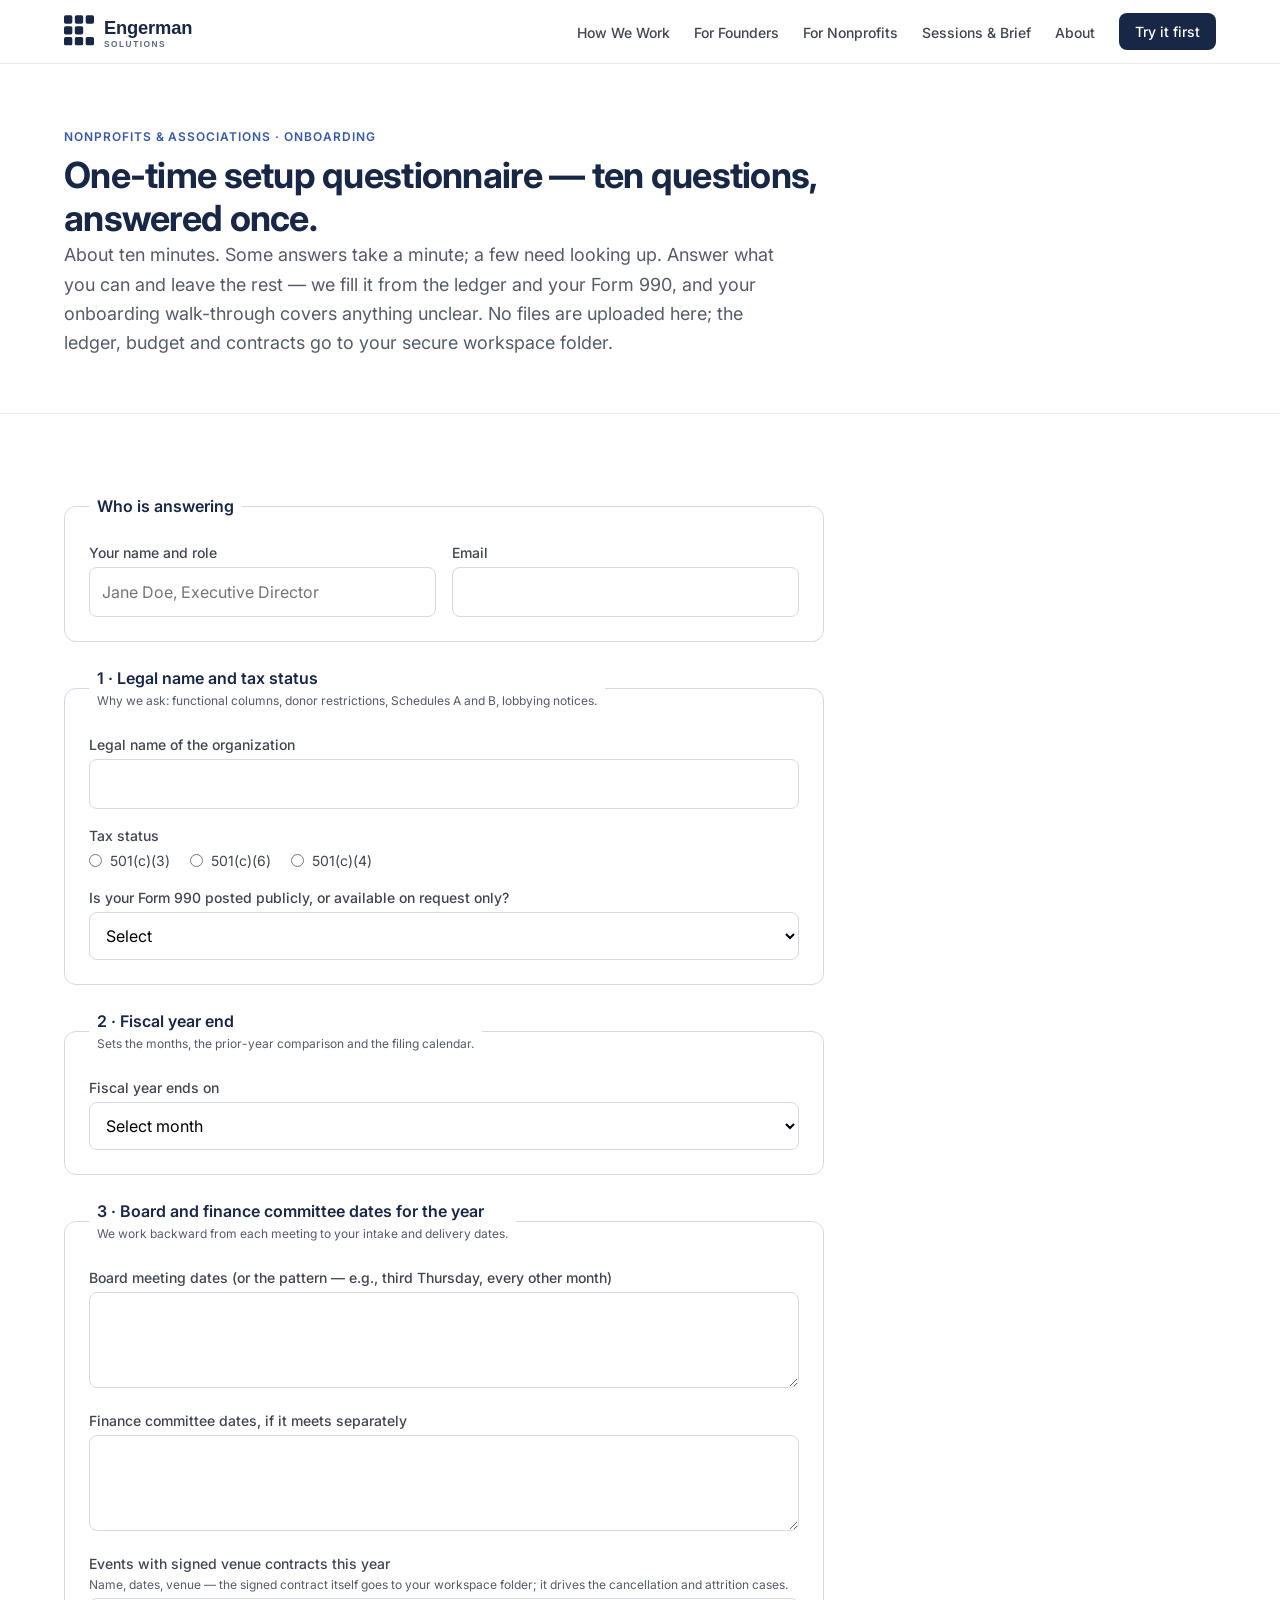
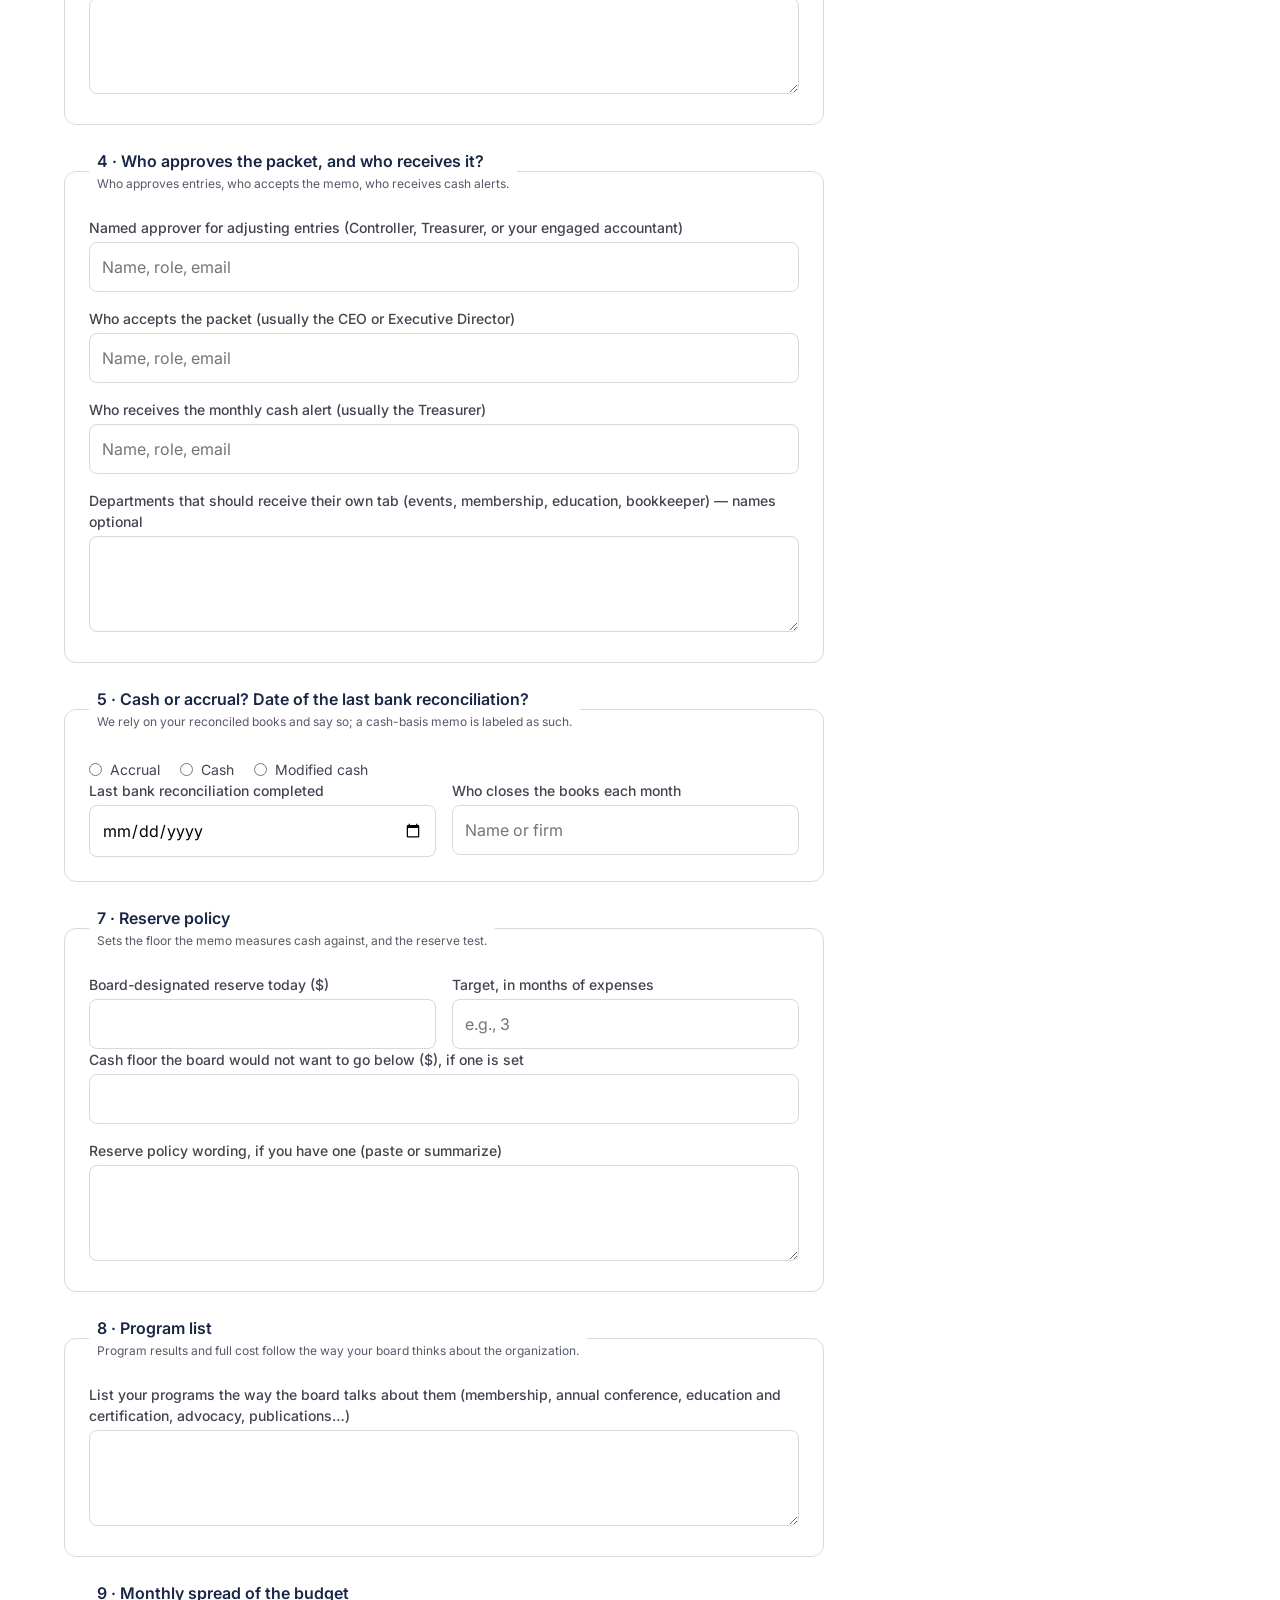
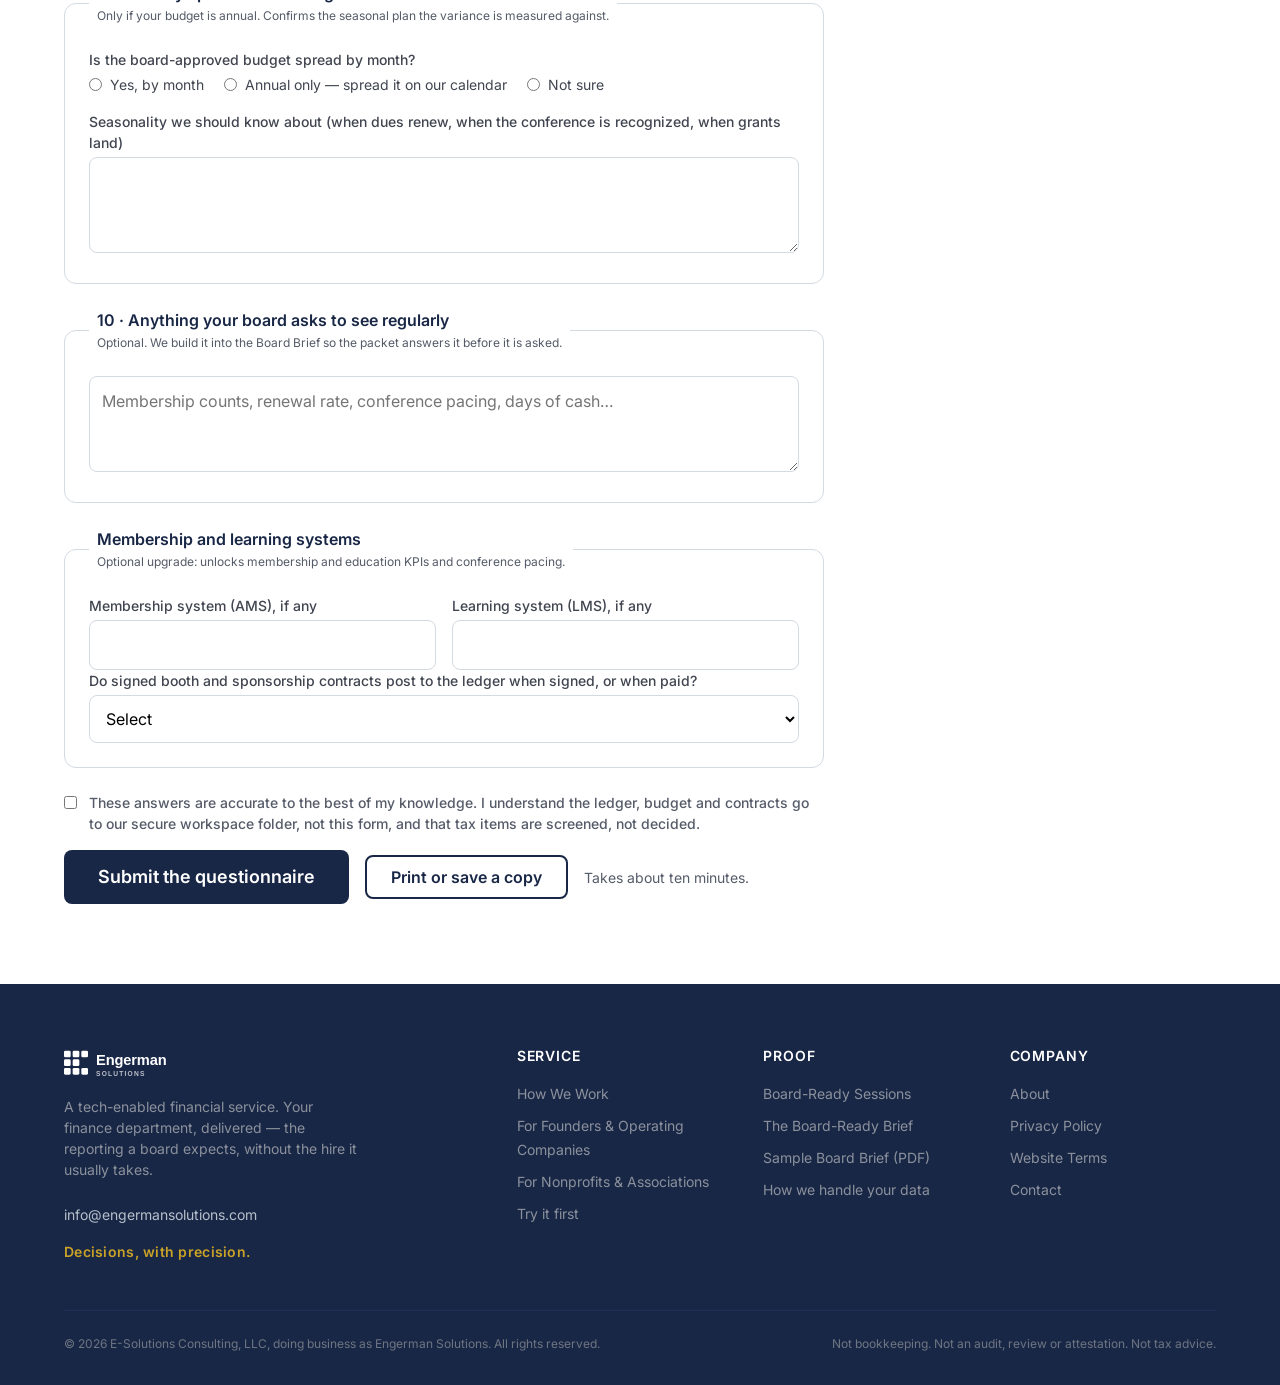
==== website/forms/setup-questionnaire.html @ f52ab102 "Site remaster (6/6): Try-it-first intake form, nonprofit setup questionnaire, review notes" ====
<!DOCTYPE html>
<html lang="en">
<head>
  <meta charset="UTF-8">
  <meta name="viewport" content="width=device-width, initial-scale=1.0">
  <meta name="robots" content="noindex">
  <title>Setup Questionnaire — Engerman Solutions</title>
  <meta name="description" content="The one-time, ten-question setup questionnaire for nonprofit and association clients.">
  <meta property="og:type" content="website">
  <link rel="preconnect" href="https://fonts.googleapis.com">
  <link rel="preconnect" href="https://fonts.gstatic.com" crossorigin>
  <link href="https://fonts.googleapis.com/css2?family=Inter:wght@400;500;600;700&display=swap" rel="stylesheet">
  <link rel="stylesheet" href="../css/design-tokens.css">
  <link rel="stylesheet" href="../css/site.css">
  <link rel="stylesheet" href="../css/remaster.css">
  <script src="../js/site-config.js"></script>
  <script src="../js/main.js" defer></script>
</head>
<body>
  <a href="#main" class="skip-link">Skip to main content</a>
  <header class="nav" role="banner">
    <div class="container nav__inner">
      <a href="../index.html" class="nav__logo" aria-label="Engerman Solutions — Home">
        <img src="../img/engerman-logo.svg" alt="Engerman Solutions" height="40">
      </a>
      <button class="nav__toggle" aria-expanded="false" aria-controls="nav-links" aria-label="Toggle navigation menu">
        <svg viewBox="0 0 24 24" fill="none" stroke="currentColor" stroke-width="2" stroke-linecap="round"><line x1="3" y1="6" x2="21" y2="6"/><line x1="3" y1="12" x2="21" y2="12"/><line x1="3" y1="18" x2="21" y2="18"/></svg>
      </button>
      <nav aria-label="Main navigation">
        <ul class="nav__links" id="nav-links" role="menubar">
          <li role="none"><a href="../pages/how-we-work.html" role="menuitem">How We Work</a></li><li role="none"><a href="../pages/founders.html" role="menuitem">For Founders</a></li><li role="none"><a href="../pages/nonprofits.html" role="menuitem">For Nonprofits</a></li><li role="none"><a href="../pages/sessions.html" role="menuitem">Sessions &amp; Brief</a></li><li role="none"><a href="../pages/about.html" role="menuitem">About</a></li>
          <li role="none"><a href="../forms/try-it-first.html" class="nav__cta" role="menuitem">Try it first</a></li>
        </ul>
      </nav>
    </div>
  </header>
  <main id="main">

    <section class="page-hero" aria-labelledby="sq-heading">
      <div class="container">
        <p class="overline">Nonprofits &amp; associations · onboarding</p>
        <h1 id="sq-heading">One-time setup questionnaire — ten questions, answered once.</h1>
        <p class="lead">About ten minutes. Some answers take a minute; a few need looking up. Answer what you can and leave the rest — we fill it from the ledger and your Form 990, and your onboarding walk-through covers anything unclear. No files are uploaded here; the ledger, budget and contracts go to your secure workspace folder.</p>
      </div>
    </section>
    <section class="section">
      <div class="container">
        <div id="thanks" class="note hidden" style="max-width:760px;"><strong>Received — thank you.</strong> Your answers are with Matthew. The next things you will see are the completeness note within one business day and your onboarding walk-through invitation.</div>
        <form class="form" id="sqform" onsubmit="return esSubmit(this,'FORM_ENDPOINT_SETUP','Setup questionnaire — submitted from the website','Thank you.')" novalidate>
          <input type="text" name="_hp" class="hp" tabindex="-1" autocomplete="off" aria-hidden="true">

          <fieldset><legend>Who is answering</legend>
            <div class="row"><div><label for="p_name">Your name and role</label><input id="p_name" name="Answered_by" type="text" required placeholder="Jane Doe, Executive Director"></div><div><label for="p_email">Email</label><input id="p_email" name="Email" type="email" required></div></div>
          </fieldset>

          <fieldset><legend>1 · Legal name and tax status <span class="why">Why we ask: functional columns, donor restrictions, Schedules A and B, lobbying notices.</span></legend>
            <label for="q1_name">Legal name of the organization</label><input id="q1_name" name="Q1_Legal_name" type="text" required>
            <label>Tax status</label>
            <div class="choices">
              <label><input type="radio" name="Q1_Tax_status" value="501(c)(3)" required onchange="esShow('.c3',true);esShow('.c6',false)"> 501(c)(3)</label>
              <label><input type="radio" name="Q1_Tax_status" value="501(c)(6)" onchange="esShow('.c3',false);esShow('.c6',true)"> 501(c)(6)</label>
              <label><input type="radio" name="Q1_Tax_status" value="501(c)(4)" onchange="esShow('.c3',true);esShow('.c6',true)"> 501(c)(4)</label>
            </div>
            <div class="c6 hidden"><label for="q1_lobby">Do you report lobbying or political activity to members (the nondeductibility notice)? <span class="why">(c)(6) and (c)(4) only.</span></label><select id="q1_lobby" name="Q1_Lobbying_notice"><option value="">Select</option><option>Yes</option><option>No</option><option>Not sure</option></select></div>
            <label for="q1_990">Is your Form 990 posted publicly, or available on request only?</label><select id="q1_990" name="Q1_Form_990"><option value="">Select</option><option>Posted publicly — pull it</option><option>On request only — we will send it</option><option>Not sure</option></select>
          </fieldset>

          <fieldset><legend>2 · Fiscal year end <span class="why">Sets the months, the prior-year comparison and the filing calendar.</span></legend>
            <label for="q2">Fiscal year ends on</label><select id="q2" name="Q2_Fiscal_year_end" required><option value="">Select month</option><option>January 31</option><option>February 28</option><option>March 31</option><option>April 30</option><option>May 31</option><option>June 30</option><option>July 31</option><option>August 31</option><option>September 30</option><option>October 31</option><option>November 30</option><option>December 31</option></select>
          </fieldset>

          <fieldset><legend>3 · Board and finance committee dates for the year <span class="why">We work backward from each meeting to your intake and delivery dates.</span></legend>
            <label for="q3_board">Board meeting dates (or the pattern — e.g., third Thursday, every other month)</label><textarea id="q3_board" name="Q3_Board_dates" required></textarea>
            <label for="q3_fin">Finance committee dates, if it meets separately</label><textarea id="q3_fin" name="Q3_Finance_committee_dates"></textarea>
            <label for="q3_events">Events with signed venue contracts this year <span class="why">Name, dates, venue — the signed contract itself goes to your workspace folder; it drives the cancellation and attrition cases.</span></label><textarea id="q3_events" name="Q3_Events_with_contracts"></textarea>
          </fieldset>

          <fieldset><legend>4 · Who approves the packet, and who receives it? <span class="why">Who approves entries, who accepts the memo, who receives cash alerts.</span></legend>
            <label for="q4_approver">Named approver for adjusting entries (Controller, Treasurer, or your engaged accountant)</label><input id="q4_approver" name="Q4_Entry_approver" type="text" required placeholder="Name, role, email">
            <label for="q4_accept">Who accepts the packet (usually the CEO or Executive Director)</label><input id="q4_accept" name="Q4_Accepts_packet" type="text" required placeholder="Name, role, email">
            <label for="q4_cash">Who receives the monthly cash alert (usually the Treasurer)</label><input id="q4_cash" name="Q4_Cash_alert_recipient" type="text" placeholder="Name, role, email">
            <label for="q4_route">Departments that should receive their own tab (events, membership, education, bookkeeper) — names optional</label><textarea id="q4_route" name="Q4_Department_routing"></textarea>
          </fieldset>

          <fieldset><legend>5 · Cash or accrual? Date of the last bank reconciliation? <span class="why">We rely on your reconciled books and say so; a cash-basis memo is labeled as such.</span></legend>
            <div class="choices"><label><input type="radio" name="Q5_Basis" value="Accrual" required> Accrual</label><label><input type="radio" name="Q5_Basis" value="Cash"> Cash</label><label><input type="radio" name="Q5_Basis" value="Modified cash"> Modified cash</label></div>
            <div class="row"><div><label for="q5_date">Last bank reconciliation completed</label><input id="q5_date" name="Q5_Last_reconciliation" type="date"></div><div><label for="q5_who">Who closes the books each month</label><input id="q5_who" name="Q5_Bookkeeper" type="text" placeholder="Name or firm"></div></div>
          </fieldset>

          <fieldset class="c3 hidden"><legend>6 · Donor-restricted grants or gifts <span class="why">Restricted money is reported separately and released as its purpose is met. Skip if your ledger already tracks restrictions by class.</span></legend>
            <label>Are restrictions tracked by class in the ledger?</label>
            <div class="choices"><label><input type="radio" name="Q6_Tracked_by_class" value="Yes"> Yes</label><label><input type="radio" name="Q6_Tracked_by_class" value="No"> No</label><label><input type="radio" name="Q6_Tracked_by_class" value="Not sure"> Not sure</label></div>
            <label for="q6">If not, list each restricted grant or gift: funder, amount, purpose, period</label><textarea id="q6" name="Q6_Restricted_funds"></textarea>
          </fieldset>

          <fieldset><legend>7 · Reserve policy <span class="why">Sets the floor the memo measures cash against, and the reserve test.</span></legend>
            <div class="row"><div><label for="q7_amt">Board-designated reserve today ($)</label><input id="q7_amt" name="Q7_Designated_reserve" type="text" inputmode="numeric"></div><div><label for="q7_months">Target, in months of expenses</label><input id="q7_months" name="Q7_Target_months" type="text" inputmode="numeric" placeholder="e.g., 3"></div></div>
            <label for="q7_floor">Cash floor the board would not want to go below ($), if one is set</label><input id="q7_floor" name="Q7_Cash_floor" type="text" inputmode="numeric">
            <label for="q7_policy">Reserve policy wording, if you have one (paste or summarize)</label><textarea id="q7_policy" name="Q7_Policy_text"></textarea>
          </fieldset>

          <fieldset><legend>8 · Program list <span class="why">Program results and full cost follow the way your board thinks about the organization.</span></legend>
            <label for="q8">List your programs the way the board talks about them (membership, annual conference, education and certification, advocacy, publications…)</label><textarea id="q8" name="Q8_Program_list" required></textarea>
          </fieldset>

          <fieldset><legend>9 · Monthly spread of the budget <span class="why">Only if your budget is annual. Confirms the seasonal plan the variance is measured against.</span></legend>
            <label>Is the board-approved budget spread by month?</label>
            <div class="choices"><label><input type="radio" name="Q9_Spread" value="Yes, by month"> Yes, by month</label><label><input type="radio" name="Q9_Spread" value="Annual only"> Annual only — spread it on our calendar</label><label><input type="radio" name="Q9_Spread" value="Not sure"> Not sure</label></div>
            <label for="q9">Seasonality we should know about (when dues renew, when the conference is recognized, when grants land)</label><textarea id="q9" name="Q9_Seasonality"></textarea>
          </fieldset>

          <fieldset><legend>10 · Anything your board asks to see regularly <span class="why">Optional. We build it into the Board Brief so the packet answers it before it is asked.</span></legend>
            <textarea id="q10" name="Q10_Board_asks_for" placeholder="Membership counts, renewal rate, conference pacing, days of cash…"></textarea>
          </fieldset>

          <fieldset><legend>Membership and learning systems <span class="why">Optional upgrade: unlocks membership and education KPIs and conference pacing.</span></legend>
            <div class="row"><div><label for="ams">Membership system (AMS), if any</label><input id="ams" name="Membership_system" type="text"></div><div><label for="lms">Learning system (LMS), if any</label><input id="lms" name="Learning_system" type="text"></div></div>
            <label for="booths">Do signed booth and sponsorship contracts post to the ledger when signed, or when paid?</label><select id="booths" name="Booth_contracts_post"><option value="">Select</option><option>When signed</option><option>When paid</option><option>Not sure</option></select>
          </fieldset>

          <label class="consent"><input type="checkbox" name="Consent" value="Yes" required> <span>These answers are accurate to the best of my knowledge. I understand the ledger, budget and contracts go to our secure workspace folder, not this form, and that tax items are screened, not decided.</span></label>
          <div class="actions">
            <button type="submit" class="btn btn--primary btn--lg">Submit the questionnaire</button>
            <button type="button" class="btn btn--secondary" onclick="window.print()">Print or save a copy</button>
            <span class="status">Takes about ten minutes.</span>
          </div>
        </form>
      </div>
    </section>

<script>
(function(){
  function serialize(form){
    var o={}; new FormData(form).forEach(function(v,k){ if(o[k]!==undefined){ o[k]=[].concat(o[k],v);} else {o[k]=v;} }); return o;
  }
  function asText(o,title){
    var lines=[title,'',''];
    Object.keys(o).forEach(function(k){ if(k==='_hp'||k==='_subject') return; var v=o[k]; if(Array.isArray(v)) v=v.join(', '); if(String(v).trim()==='') return; lines.push(k.replace(/_/g,' ')+': '+v); });
    return lines.join('\n');
  }
  window.esSubmit=function(form,endpointKey,subject,thanks){
    var status=form.querySelector('.status'); var btn=form.querySelector('button[type=submit]');
    if(form.querySelector('[name=_hp]').value){ return false; }
    if(!form.reportValidity()) return false;
    var data=serialize(form); data._subject=subject; var endpoint=(window.ES_CONFIG||{})[endpointKey];
    btn.disabled=true; status.textContent='Sending…';
    if(endpoint){
      fetch(endpoint,{method:'POST',headers:{'Content-Type':'application/json','Accept':'application/json'},body:JSON.stringify(data)})
        .then(function(r){ if(!r.ok) throw new Error(r.status); form.classList.add('hidden'); document.getElementById('thanks').classList.remove('hidden'); window.scrollTo({top:0,behavior:'smooth'}); })
        .catch(function(){ status.textContent='That did not go through. Opening your email instead…'; mailto(); });
    } else { mailto(); }
    function mailto(){
      var body=asText(data,subject); var href='mailto:'+((window.ES_CONFIG||{}).CONTACT_EMAIL||'info@engermansolutions.com')+'?subject='+encodeURIComponent(subject)+'&body='+encodeURIComponent(body);
      window.location.href=href; status.textContent='Your email app has opened with your answers filled in — press Send there. '+thanks; btn.disabled=false;
    }
    return false;
  };
  window.esShow=function(sel,on){ document.querySelectorAll(sel).forEach(function(el){ el.classList.toggle('hidden',!on); el.querySelectorAll('input,select,textarea').forEach(function(i){ i.disabled=!on; }); }); };
})();
</script>
  </main>
  <footer class="footer" role="contentinfo">
    <div class="container">
      <div class="footer__grid">
        <div class="footer__brand">
          <a href="../index.html" class="nav__logo" style="color: var(--color-white);">
            <img src="../img/engerman-logo-inverted.svg" alt="Engerman Solutions" height="32">
          </a>
          <p>A tech-enabled financial service. Your finance department, delivered — the reporting a board expects, without the hire it usually takes.</p>
          <p style="margin-top: var(--space-2);"><a href="mailto:info@engermansolutions.com" style="color: var(--color-gray-300);">info@engermansolutions.com</a></p>
          <p class="footer__tag">Decisions, with precision.</p>
        </div>
        <div class="footer__col">
          <h4>Service</h4>
          <ul>
            <li><a href="../pages/how-we-work.html">How We Work</a></li>
            <li><a href="../pages/founders.html">For Founders &amp; Operating Companies</a></li>
            <li><a href="../pages/nonprofits.html">For Nonprofits &amp; Associations</a></li>
            <li><a href="../forms/try-it-first.html">Try it first</a></li>
          </ul>
        </div>
        <div class="footer__col">
          <h4>Proof</h4>
          <ul>
            <li><a href="../pages/sessions.html">Board-Ready Sessions</a></li>
            <li><a href="../pages/sessions.html#brief">The Board-Ready Brief</a></li>
            <li><a href="../downloads/Engerman_Solutions_Sample_Board_Brief_Nonprofit.pdf">Sample Board Brief (PDF)</a></li>
            <li><a href="../pages/how-we-work.html#data">How we handle your data</a></li>
          </ul>
        </div>
        <div class="footer__col">
          <h4>Company</h4>
          <ul>
            <li><a href="../pages/about.html">About</a></li>
            <li><a href="../pages/privacy.html">Privacy Policy</a></li>
            <li><a href="../pages/terms.html">Website Terms</a></li>
            <li><a href="mailto:info@engermansolutions.com">Contact</a></li>
          </ul>
        </div>
      </div>
      <div class="footer__bottom">
        <span>© 2026 E-Solutions Consulting, LLC, doing business as Engerman Solutions. All rights reserved.</span>
        <span>Not bookkeeping. Not an audit, review or attestation. Not tax advice.</span>
      </div>
    </div>
  </footer>
</body>
</html>
---- website/css/design-tokens.css ----
/* Engerman — Design Tokens (as live on engermansolutions.com) */
:root {
  --color-navy-950: #0d1520; --color-navy-900: #131e30; --color-navy-800: #192746; --color-navy-700: #1f3058; --color-navy-600: #2a4070;
  --color-blue-700: #2c4a8e; --color-blue-600: #3859a9; --color-blue-500: #4a6ec0; --color-blue-400: #6b8cd4; --color-blue-300: #93ade2; --color-blue-200: #bccbee; --color-blue-100: #dfe7f6; --color-blue-50: #eef2fa;
  --color-gray-900: #1a1d23; --color-gray-800: #2d3139; --color-gray-700: #404550; --color-gray-600: #555b68; --color-gray-500: #6e7582; --color-gray-400: #8b919c; --color-gray-300: #b6c0cb; --color-gray-200: #d4dae2; --color-gray-100: #e7eaed; --color-gray-50: #f4f5f7; --color-white: #ffffff;
  --color-surface: var(--color-white); --color-surface-alt: var(--color-gray-50); --color-surface-invert: var(--color-navy-800);
  --color-border: var(--color-gray-200); --color-border-light: var(--color-gray-100);
  --color-text: var(--color-gray-900); --color-text-secondary: var(--color-gray-600); --color-text-tertiary: var(--color-gray-400); --color-text-invert: var(--color-white);
  --color-link: var(--color-blue-600); --color-link-hover: var(--color-blue-700); --color-accent: var(--color-blue-600); --color-accent-hover: var(--color-blue-700);
  --color-green-600: #16803c; --color-green-100: #dcfce7; --color-amber-600: #ca8a04; --color-amber-100: #fef9c3; --color-red-600: #dc2626; --color-red-100: #fee2e2;
  --font-sans: "Inter", -apple-system, BlinkMacSystemFont, "Segoe UI", Roboto, "Helvetica Neue", Arial, sans-serif;
  --font-mono: "SF Mono", "Fira Code", "Fira Mono", "Roboto Mono", Menlo, Monaco, Consolas, monospace;
  --text-xs: 0.75rem; --text-sm: 0.875rem; --text-base: 1rem; --text-lg: 1.125rem; --text-xl: 1.25rem; --text-2xl: 1.5rem; --text-3xl: 1.875rem; --text-4xl: 2.25rem; --text-5xl: 3rem;
  --leading-tight: 1.2; --leading-snug: 1.35; --leading-normal: 1.5; --leading-relaxed: 1.625;
  --weight-normal: 400; --weight-medium: 500; --weight-semibold: 600; --weight-bold: 700;
  --space-0: 0; --space-1: 0.25rem; --space-2: 0.5rem; --space-3: 0.75rem; --space-4: 1rem; --space-5: 1.25rem; --space-6: 1.5rem; --space-8: 2rem; --space-10: 2.5rem; --space-12: 3rem; --space-16: 4rem; --space-20: 5rem; --space-24: 6rem;
  --container-max: 1200px; --container-narrow: 800px; --container-wide: 1400px;
  --radius-sm: 4px; --radius-md: 8px; --radius-lg: 12px; --radius-xl: 16px; --radius-full: 9999px;
  --shadow-xs: 0 1px 2px rgba(0,0,0,0.05); --shadow-sm: 0 1px 3px rgba(0,0,0,0.08), 0 1px 2px rgba(0,0,0,0.04); --shadow-md: 0 4px 6px -1px rgba(0,0,0,0.08), 0 2px 4px -2px rgba(0,0,0,0.04); --shadow-lg: 0 10px 15px -3px rgba(0,0,0,0.08), 0 4px 6px -4px rgba(0,0,0,0.04); --shadow-xl: 0 20px 25px -5px rgba(0,0,0,0.08), 0 8px 10px -6px rgba(0,0,0,0.04);
  --transition-fast: 150ms ease; --transition-base: 200ms ease; --transition-slow: 300ms ease; --ease-out-expo: cubic-bezier(0.16, 1, 0.3, 1);
  --z-dropdown: 10; --z-sticky: 20; --z-overlay: 30; --z-modal: 40; --z-toast: 50;
}
---- website/css/site.css ----
/* Engerman — base + homepage component styles (as live on engermansolutions.com), consolidated */
*, *::before, *::after { box-sizing: border-box; margin: 0; padding: 0; }
html { font-size: 16px; -webkit-text-size-adjust: 100%; scroll-behavior: smooth; text-rendering: optimizeLegibility; -webkit-font-smoothing: antialiased; -moz-osx-font-smoothing: grayscale; }
body { font-family: var(--font-sans); font-size: var(--text-base); line-height: var(--leading-normal); color: var(--color-text); background: var(--color-surface); }
img, picture, video, canvas, svg { display: block; max-width: 100%; }
input, button, textarea, select { font: inherit; }
a { color: var(--color-link); text-decoration: none; transition: color var(--transition-fast); }
a:hover { color: var(--color-link-hover); }
:focus-visible { outline: 2px solid var(--color-blue-500); outline-offset: 2px; border-radius: var(--radius-sm); }
.skip-link { position: absolute; top: -100%; left: var(--space-4); z-index: var(--z-toast); padding: var(--space-2) var(--space-4); background: var(--color-navy-800); color: var(--color-white); border-radius: var(--radius-md); font-weight: var(--weight-semibold); font-size: var(--text-sm); }
.skip-link:focus { top: var(--space-4); }
.container { width: 100%; max-width: var(--container-max); margin: 0 auto; padding: 0 var(--space-6); }
.container--narrow { max-width: var(--container-narrow); }
.container--wide { max-width: var(--container-wide); }
.section { padding: var(--space-20) 0; }
.section--sm { padding: var(--space-12) 0; }
.section--lg { padding: var(--space-24) 0; }
h1, h2, h3, h4, h5, h6 { color: var(--color-navy-800); font-weight: var(--weight-bold); line-height: var(--leading-tight); }
h1 { font-size: var(--text-4xl); letter-spacing: -0.02em; }
h2 { font-size: var(--text-3xl); letter-spacing: -0.015em; }
h3 { font-size: var(--text-2xl); }
h4 { font-size: var(--text-xl); }
p { margin-bottom: var(--space-4); }
.text-sm { font-size: var(--text-sm); } .text-xs { font-size: var(--text-xs); } .text-lg { font-size: var(--text-lg); } .text-xl { font-size: var(--text-xl); }
.text-secondary { color: var(--color-text-secondary); } .text-center { text-align: center; }
.overline { font-size: var(--text-xs); font-weight: var(--weight-semibold); letter-spacing: 0.08em; text-transform: uppercase; color: var(--color-blue-600); margin-bottom: var(--space-2); }
.nav { position: sticky; top: 0; z-index: var(--z-sticky); background: rgba(255,255,255,0.95); backdrop-filter: blur(8px); border-bottom: 1px solid var(--color-border-light); height: 64px; }
.nav__inner { display: flex; align-items: center; justify-content: space-between; height: 100%; }
.nav__logo { display: flex; align-items: center; gap: var(--space-3); font-weight: var(--weight-bold); font-size: var(--text-xl); color: var(--color-navy-800); text-decoration: none; letter-spacing: -0.01em; }
.nav__logo img, .nav__logo svg { height: 40px; width: auto; }
.nav__links { display: flex; align-items: center; gap: var(--space-6); list-style: none; }
.nav__links a { font-size: var(--text-sm); font-weight: var(--weight-medium); color: var(--color-gray-700); transition: color var(--transition-fast); white-space: nowrap; }
.nav__links a:hover, .nav__links a[aria-current="page"] { color: var(--color-navy-800); }
.nav__cta { display: inline-flex; align-items: center; padding: var(--space-2) var(--space-4); background: var(--color-navy-800); color: var(--color-white) !important; border-radius: var(--radius-md); font-size: var(--text-sm); font-weight: var(--weight-semibold); transition: background var(--transition-fast); }
.nav__cta:hover { background: var(--color-navy-700); color: var(--color-white) !important; transform: translateY(-1px); }
.nav__toggle { display: none; background: none; border: none; cursor: pointer; padding: var(--space-2); color: var(--color-navy-800); }
.nav__toggle svg { width: 24px; height: 24px; }
.btn { display: inline-flex; align-items: center; justify-content: center; gap: var(--space-2); padding: var(--space-3) var(--space-6); font-size: var(--text-base); font-weight: var(--weight-semibold); line-height: 1; border: 2px solid transparent; border-radius: var(--radius-md); cursor: pointer; transition: all var(--transition-fast); text-decoration: none; white-space: nowrap; }
.btn--primary { background: var(--color-navy-800); color: var(--color-white); }
.btn:hover { transform: translateY(-1px); } .btn:active { transform: translateY(0); }
.btn--primary:hover { background: var(--color-navy-700); color: var(--color-white); }
.btn--secondary { background: transparent; color: var(--color-navy-800); border-color: var(--color-navy-800); }
.btn--secondary:hover { background: var(--color-navy-800); color: var(--color-white); }
.btn--ghost { background: transparent; color: var(--color-blue-600); padding: var(--space-2) var(--space-3); }
.btn--ghost:hover { background: var(--color-blue-50); color: var(--color-blue-700); }
.btn--lg { padding: var(--space-4) var(--space-8); font-size: var(--text-lg); }
.btn--sm { padding: var(--space-2) var(--space-4); font-size: var(--text-sm); }
.btn:disabled, .btn[aria-disabled="true"] { opacity: 0.5; cursor: not-allowed; pointer-events: none; }
.card { background: var(--color-surface); border: 1px solid var(--color-border); border-radius: var(--radius-lg); padding: var(--space-6); transition: box-shadow var(--transition-base), transform var(--transition-base); }
.card:hover { box-shadow: var(--shadow-md); transform: translateY(-2px); }
.badge { display: inline-flex; align-items: center; gap: var(--space-1); padding: var(--space-1) var(--space-2); font-size: var(--text-xs); font-weight: var(--weight-semibold); border-radius: var(--radius-full); line-height: 1; }
.badge--green { background: var(--color-green-100); color: var(--color-green-600); }
.badge--amber { background: var(--color-amber-100); color: var(--color-amber-600); }
.badge--blue { background: var(--color-blue-100); color: var(--color-blue-600); }
.badge--gray { background: var(--color-gray-100); color: var(--color-gray-600); }
.grid { display: grid; gap: var(--space-6); } .grid--2 { grid-template-columns: repeat(2, 1fr); } .grid--3 { grid-template-columns: repeat(3, 1fr); } .grid--4 { grid-template-columns: repeat(4, 1fr); }
.table-wrap { overflow-x: auto; -webkit-overflow-scrolling: touch; border-radius: var(--radius-lg); border: 1px solid var(--color-border); }
.table { width: 100%; border-collapse: collapse; font-size: var(--text-sm); }
.table th { background: var(--color-gray-50); font-weight: var(--weight-semibold); text-align: left; padding: var(--space-3) var(--space-4); border-bottom: 1px solid var(--color-border); color: var(--color-gray-700); white-space: nowrap; }
.table td { padding: var(--space-3) var(--space-4); border-bottom: 1px solid var(--color-border-light); vertical-align: top; }
.table tr:last-child td { border-bottom: none; }
.footer { background: var(--color-navy-800); color: var(--color-gray-300); padding: var(--space-16) 0 var(--space-8); }
.footer__grid { display: grid; grid-template-columns: 2fr repeat(3, 1fr); gap: var(--space-10); margin-bottom: var(--space-12); }
.footer__brand { display: flex; flex-direction: column; gap: var(--space-4); }
.footer__brand img, .footer__brand svg { height: 32px; width: auto; }
.footer__brand p { font-size: var(--text-sm); color: var(--color-gray-400); max-width: 300px; margin: 0; }
.footer__col h4 { font-size: var(--text-sm); font-weight: var(--weight-semibold); color: var(--color-white); margin-bottom: var(--space-4); text-transform: uppercase; letter-spacing: 0.06em; }
.footer__col ul { list-style: none; display: flex; flex-direction: column; gap: var(--space-2); }
.footer__col a { font-size: var(--text-sm); color: var(--color-gray-400); transition: color var(--transition-fast); }
.footer__col a:hover { color: var(--color-white); }
.footer__bottom { border-top: 1px solid var(--color-navy-700); padding-top: var(--space-6); display: flex; align-items: center; justify-content: space-between; gap: var(--space-4); flex-wrap: wrap; font-size: var(--text-xs); color: var(--color-gray-500); }
.scroll-fade { opacity: 0; transform: translateY(20px); transition: opacity 0.7s var(--ease-out-expo), transform 0.7s var(--ease-out-expo); }
.scroll-fade.is-visible { opacity: 1; transform: translateY(0); }
.scroll-stagger > * { opacity: 0; transform: translateY(16px); transition: opacity 0.5s var(--ease-out-expo), transform 0.5s var(--ease-out-expo); }
.scroll-stagger.is-visible > * { opacity: 1; transform: translateY(0); }
.scroll-stagger.is-visible > :nth-child(2) { transition-delay: 0.1s; } .scroll-stagger.is-visible > :nth-child(3) { transition-delay: 0.15s; } .scroll-stagger.is-visible > :nth-child(4) { transition-delay: 0.2s; }
@media (prefers-reduced-motion: reduce) { .scroll-fade, .scroll-stagger > * { opacity: 1 !important; transform: none !important; transition: none !important; } }
.sr-only { position: absolute; width: 1px; height: 1px; padding: 0; margin: -1px; overflow: hidden; clip: rect(0,0,0,0); white-space: nowrap; border: 0; }
.bg-alt { background: var(--color-surface-alt); }
.bg-navy { background: var(--color-navy-800); color: var(--color-text-invert); }
.bg-navy h2, .bg-navy h3, .bg-navy h4 { color: var(--color-white); } .bg-navy .overline { color: var(--color-blue-300); }
/* hero + homepage components */
.hero { padding: var(--space-16) 0 var(--space-12); overflow: hidden; }
.hero__inner { display: grid; grid-template-columns: 1fr 1fr; gap: var(--space-12); align-items: center; }
.hero__content { max-width: 540px; animation: hero-fade-in 0.8s var(--ease-out-expo) both; }
.hero__sub { font-size: var(--text-lg); color: var(--color-text-secondary); line-height: var(--leading-relaxed); margin-bottom: var(--space-8); }
.hero__ctas { display: flex; gap: var(--space-4); flex-wrap: wrap; margin-bottom: var(--space-4); }
@keyframes hero-fade-in { from { opacity: 0; transform: translateY(24px); } to { opacity: 1; transform: translateY(0); } }
@keyframes gentle-float { 0%, 100% { transform: translateY(0); } 50% { transform: translateY(-6px); } }
@media (prefers-reduced-motion: reduce) { .hero__content, .memo-preview { animation: none !important; opacity: 1; transform: none; } }
.hero__trust-link { margin: 0; } .hero__trust-link a { font-size: var(--text-sm); font-weight: var(--weight-medium); color: var(--color-blue-600); }
.memo-preview { background: var(--color-white); border: 1px solid var(--color-border); border-radius: var(--radius-xl); box-shadow: var(--shadow-xl); overflow: hidden; position: relative; animation: hero-fade-in 0.8s var(--ease-out-expo) 0.15s both, gentle-float 6s ease-in-out 1.2s infinite; }
.memo-preview__header { display: flex; align-items: center; gap: var(--space-2); padding: var(--space-3) var(--space-4); background: var(--color-gray-50); border-bottom: 1px solid var(--color-border-light); }
.memo-preview__dot { width: 10px; height: 10px; border-radius: 50%; } .memo-preview__dot--red { background: #ef4444; } .memo-preview__dot--amber { background: #f59e0b; } .memo-preview__dot--green { background: #22c55e; }
.memo-preview__title { font-size: var(--text-xs); color: var(--color-text-secondary); margin-left: var(--space-2); }
.memo-preview__body { padding: var(--space-5); } .memo-preview__badge { margin-bottom: var(--space-3); }
.memo-preview__h2 { font-size: var(--text-sm); font-weight: var(--weight-bold); color: var(--color-navy-800); margin-bottom: var(--space-2); }
.memo-preview__text { font-size: var(--text-xs); color: var(--color-gray-600); line-height: 1.5; margin-bottom: var(--space-3); }
.memo-preview__table { border: 1px solid var(--color-border-light); border-radius: var(--radius-md); overflow: hidden; font-size: 11px; margin-bottom: var(--space-3); }
.memo-preview__row { display: grid; grid-template-columns: 2fr 1fr 1fr 1fr; padding: var(--space-1) var(--space-3); border-bottom: 1px solid var(--color-border-light); }
.memo-preview__row:last-child { border-bottom: none; }
.memo-preview__row--header { background: var(--color-navy-800); color: var(--color-white); font-weight: var(--weight-semibold); font-size: 10px; }
.memo-preview__row span { padding: 3px 0; }
.text-green { color: var(--color-green-600); font-weight: var(--weight-semibold); }
.memo-preview__source { display: flex; align-items: center; gap: var(--space-1); font-size: 10px; color: var(--color-text-secondary); background: var(--color-blue-50); padding: var(--space-2) var(--space-3); border-radius: var(--radius-sm); }
.memo-preview__timeline { display: flex; gap: var(--space-1); padding: var(--space-3) var(--space-4); background: var(--color-gray-50); border-top: 1px solid var(--color-border-light); }
.timeline-step { display: flex; align-items: center; gap: var(--space-1); flex: 1; font-size: 10px; color: var(--color-gray-400); }
.timeline-step__icon { width: 16px; height: 16px; display: flex; align-items: center; justify-content: center; font-size: 10px; flex-shrink: 0; }
.timeline-step div { display: flex; flex-direction: column; } .timeline-step strong { font-size: 10px; font-weight: var(--weight-semibold); } .timeline-step span { font-size: 9px; }
.timeline-step--done { color: var(--color-green-600); } .timeline-step--active { color: var(--color-blue-600); }
.proof-bar { padding: var(--space-6) 0; border-top: 1px solid var(--color-border-light); border-bottom: 1px solid var(--color-border-light); }
.proof-bar__inner { display: flex; align-items: center; justify-content: center; gap: var(--space-8); flex-wrap: wrap; }
.proof-bar__stat { text-align: center; }
.proof-bar__number { display: block; font-size: var(--text-2xl); font-weight: var(--weight-bold); color: var(--color-navy-800); line-height: 1.2; }
.proof-bar__label { font-size: var(--text-sm); color: var(--color-text-secondary); }
.proof-bar__note { font-size: var(--text-sm); color: var(--color-text-secondary); font-style: italic; max-width: 260px; display: inline-block; }
.proof-bar__divider { width: 1px; height: 40px; background: var(--color-border); }
.trust-card { display: flex; flex-direction: column; gap: var(--space-3); } .trust-card h3 { font-size: var(--text-lg); }
.pricing-card { display: flex; flex-direction: column; gap: var(--space-4); }
.pricing-card--featured { border-color: var(--color-blue-600); background: var(--color-blue-50); position: relative; }
.pricing-card--featured::before { content: 'Most Popular'; position: absolute; top: -12px; left: 50%; transform: translateX(-50%); background: var(--color-blue-600); color: white; font-size: var(--text-xs); font-weight: var(--weight-semibold); padding: var(--space-1) var(--space-3); border-radius: var(--radius-full); white-space: nowrap; }
.pricing-card__price { display: flex; align-items: baseline; gap: var(--space-1); }
.pricing-card__amount { font-size: var(--text-3xl); font-weight: var(--weight-bold); color: var(--color-navy-800); }
.pricing-card__period { font-size: var(--text-sm); color: var(--color-text-secondary); }
.pricing-card__features { list-style: none; display: flex; flex-direction: column; gap: var(--space-2); flex: 1; }
.pricing-card__features li { font-size: var(--text-sm); color: var(--color-text-secondary); padding-left: var(--space-6); position: relative; }
.pricing-card__features li::before { content: '✓'; position: absolute; left: 0; color: var(--color-green-600); font-weight: var(--weight-bold); }
.cta-section h2 { font-size: var(--text-3xl); }
@media (max-width: 1024px) { .grid--4 { grid-template-columns: repeat(2, 1fr); } .hero__inner { grid-template-columns: 1fr; gap: var(--space-8); } .hero__visual { max-width: 600px; } }
@media (max-width: 768px) {
  h1 { font-size: var(--text-3xl); } h2 { font-size: var(--text-2xl); } .section { padding: var(--space-12) 0; }
  .grid--2, .grid--3, .grid--4 { grid-template-columns: 1fr; }
  .footer__grid { grid-template-columns: 1fr 1fr; gap: var(--space-8); }
  .nav__links { display: none; position: absolute; top: 64px; left: 0; right: 0; background: var(--color-white); flex-direction: column; padding: var(--space-4) var(--space-6); border-bottom: 1px solid var(--color-border); box-shadow: var(--shadow-lg); gap: var(--space-1); }
  .nav__links.open { display: flex; } .nav__links li { width: 100%; } .nav__links a { display: block; padding: var(--space-3) 0; font-size: var(--text-base); } .nav__toggle { display: flex; }
  .hero { padding: var(--space-10) 0 var(--space-8); } .hero__ctas { flex-direction: column; } .hero__ctas .btn { width: 100%; text-align: center; }
  .proof-bar__inner { flex-direction: column; gap: var(--space-4); } .proof-bar__divider { width: 60px; height: 1px; } .memo-preview__timeline { flex-wrap: wrap; }
  .pricing-grid { grid-template-columns: 1fr !important; max-width: 400px; margin: 0 auto; }
}
@media (max-width: 480px) { h1 { font-size: var(--text-2xl); } .container { padding: 0 var(--space-4); } .section { padding: var(--space-10) 0; } .footer__grid { grid-template-columns: 1fr; } }
---- website/css/remaster.css ----
/* Engerman — remaster additions (uses the live design tokens) */
.doors { display: grid; grid-template-columns: 1fr 1fr; gap: var(--space-6); }
.door { display: flex; flex-direction: column; gap: var(--space-3); padding: var(--space-8); }
.door h3 { font-size: var(--text-2xl); }
.door .btn { align-self: flex-start; margin-top: auto; }
.door__who { font-size: var(--text-sm); color: var(--color-text-secondary); }
.eyebrow { font-size: var(--text-xs); font-weight: var(--weight-semibold); letter-spacing: .08em; text-transform: uppercase; color: var(--color-blue-600); margin-bottom: var(--space-2); }
.lead { font-size: var(--text-lg); color: var(--color-text-secondary); line-height: var(--leading-relaxed); max-width: 720px; }
.page-hero { padding: var(--space-16) 0 var(--space-10); border-bottom: 1px solid var(--color-border-light); }
.page-hero h1 { max-width: 820px; }
.page-hero .hero__ctas { margin-top: var(--space-6); }
.layers { display: grid; grid-template-columns: repeat(3, 1fr); gap: var(--space-6); }
.layer { padding: var(--space-6); }
.layer h3 { font-size: var(--text-xl); margin-bottom: var(--space-2); }
.layer .eyebrow { margin-bottom: var(--space-1); }
.kv { display: grid; grid-template-columns: repeat(4,1fr); gap: var(--space-4); }
.kv__item { background: var(--color-surface); border: 1px solid var(--color-border); border-radius: var(--radius-lg); padding: var(--space-5); }
.kv__n { display:block; font-size: var(--text-2xl); font-weight: var(--weight-bold); color: var(--color-navy-800); line-height:1.2; }
.kv__l { display:block; font-size: var(--text-xs); font-weight: var(--weight-semibold); letter-spacing:.06em; text-transform: uppercase; color: var(--color-blue-600); margin-top: var(--space-1); }
.kv__t { display:block; font-size: var(--text-sm); color: var(--color-text-secondary); margin-top: var(--space-2); }
.cadence { display: grid; grid-template-columns: repeat(3,1fr); gap: var(--space-6); }
.cadence .pricing-card__amount { font-size: var(--text-4xl); }
.cadence .pricing-card__features li { font-size: var(--text-sm); }
.cadence .pricing-card__sub { font-size: var(--text-sm); color: var(--color-text-secondary); margin-top: var(--space-2); }
.pricing-card--featured .pricing-card__sub { color: inherit; opacity: .9; }
.note { background: var(--color-blue-50); border-left: 3px solid var(--color-blue-500); padding: var(--space-4) var(--space-5); border-radius: var(--radius-md); font-size: var(--text-sm); }
.quote { border-left: 3px solid #C9A227; padding: var(--space-4) var(--space-6); margin: var(--space-6) 0; font-size: var(--text-lg); color: var(--color-navy-800); }
.quote cite { display:block; font-style: normal; font-size: var(--text-sm); color: var(--color-text-secondary); margin-top: var(--space-2); }
.steps { display:grid; grid-template-columns: repeat(4,1fr); gap: var(--space-4); }
.step { padding: var(--space-5); }
.step__n { width: 36px; height: 36px; border-radius: 50%; background: var(--color-blue-100); color: var(--color-blue-600); font-weight: var(--weight-bold); display:flex; align-items:center; justify-content:center; margin-bottom: var(--space-3); }
.step h4 { font-size: var(--text-base); margin-bottom: var(--space-2); }
.step p { font-size: var(--text-sm); color: var(--color-text-secondary); margin: 0; }
.two-col { display:grid; grid-template-columns: 1fr 1fr; gap: var(--space-10); align-items:start; }
.list-clean { list-style:none; display:flex; flex-direction:column; gap: var(--space-3); }
.list-clean li { padding-left: var(--space-6); position: relative; }
.list-clean li::before { content:""; position:absolute; left:0; top:.55em; width:10px; height:10px; border-radius:50%; background: var(--color-blue-500); }
.episode { display:flex; gap: var(--space-5); align-items:flex-start; padding: var(--space-5) 0; border-bottom: 1px solid var(--color-border-light); }
.episode__n { flex: 0 0 56px; font-size: var(--text-xs); font-weight: var(--weight-semibold); letter-spacing:.06em; text-transform: uppercase; color: var(--color-blue-600); padding-top: 4px; }
.episode h3 { font-size: var(--text-xl); margin-bottom: var(--space-1); }
.episode p { margin: 0; color: var(--color-text-secondary); font-size: var(--text-sm); }
/* forms */
.form { max-width: 760px; }
.form fieldset { border: 1px solid var(--color-border); border-radius: var(--radius-lg); padding: var(--space-6); margin-bottom: var(--space-6); background: var(--color-surface); }
.form legend { font-weight: var(--weight-semibold); color: var(--color-navy-800); padding: 0 var(--space-2); }
.form label { display:block; font-size: var(--text-sm); font-weight: var(--weight-medium); color: var(--color-gray-700); margin: var(--space-4) 0 var(--space-1); }
.form label:first-of-type { margin-top: 0; }
.form .why { display:block; font-weight: var(--weight-normal); color: var(--color-text-secondary); font-size: var(--text-xs); margin-top: 2px; }
.form input[type=text], .form input[type=email], .form input[type=url], .form input[type=date], .form input[type=number], .form select, .form textarea {
  width:100%; padding: var(--space-3); border: 1px solid var(--color-border); border-radius: var(--radius-md); font-size: var(--text-base); background: var(--color-white); }
.form textarea { min-height: 96px; resize: vertical; }
.form .row { display:grid; grid-template-columns: 1fr 1fr; gap: var(--space-4); }
.form .choices { display:flex; flex-wrap:wrap; gap: var(--space-2) var(--space-5); margin-top: var(--space-1); }
.form .choices label { display:inline-flex; align-items:center; gap: var(--space-2); margin: 0; font-weight: var(--weight-normal); }
.form .consent { display:flex; gap: var(--space-3); align-items:flex-start; font-size: var(--text-sm); color: var(--color-text-secondary); margin: var(--space-4) 0; }
.form .consent input { margin-top: 4px; }
.form .actions { display:flex; gap: var(--space-4); align-items:center; flex-wrap: wrap; }
.form .status { font-size: var(--text-sm); color: var(--color-text-secondary); }
.hp { position:absolute; left:-9999px; }
.hidden { display:none !important; }
.cadence .pricing-card--featured::before { content: 'Recommended'; }
.nav__logo svg { height: 40px; width: auto; } .footer__brand svg { height: 32px; width: auto; }
.footer__tag { color: #C9A227 !important; font-weight: var(--weight-semibold); letter-spacing: .02em; }
.toc { display:flex; flex-wrap:wrap; gap: var(--space-2); margin-top: var(--space-4); }
.toc a { font-size: var(--text-sm); padding: var(--space-1) var(--space-3); border: 1px solid var(--color-border); border-radius: var(--radius-full); color: var(--color-gray-700); }
.legal h2 { font-size: var(--text-xl); margin: var(--space-8) 0 var(--space-3); }
.legal p, .legal li { color: var(--color-gray-700); }
.legal ul { padding-left: var(--space-6); margin-bottom: var(--space-4); }
@media (max-width: 1024px) { .kv { grid-template-columns: repeat(2,1fr);} .steps { grid-template-columns: repeat(2,1fr);} }
@media (max-width: 768px) { .doors, .layers, .cadence, .two-col, .form .row { grid-template-columns: 1fr; } .kv, .steps { grid-template-columns: 1fr; } }
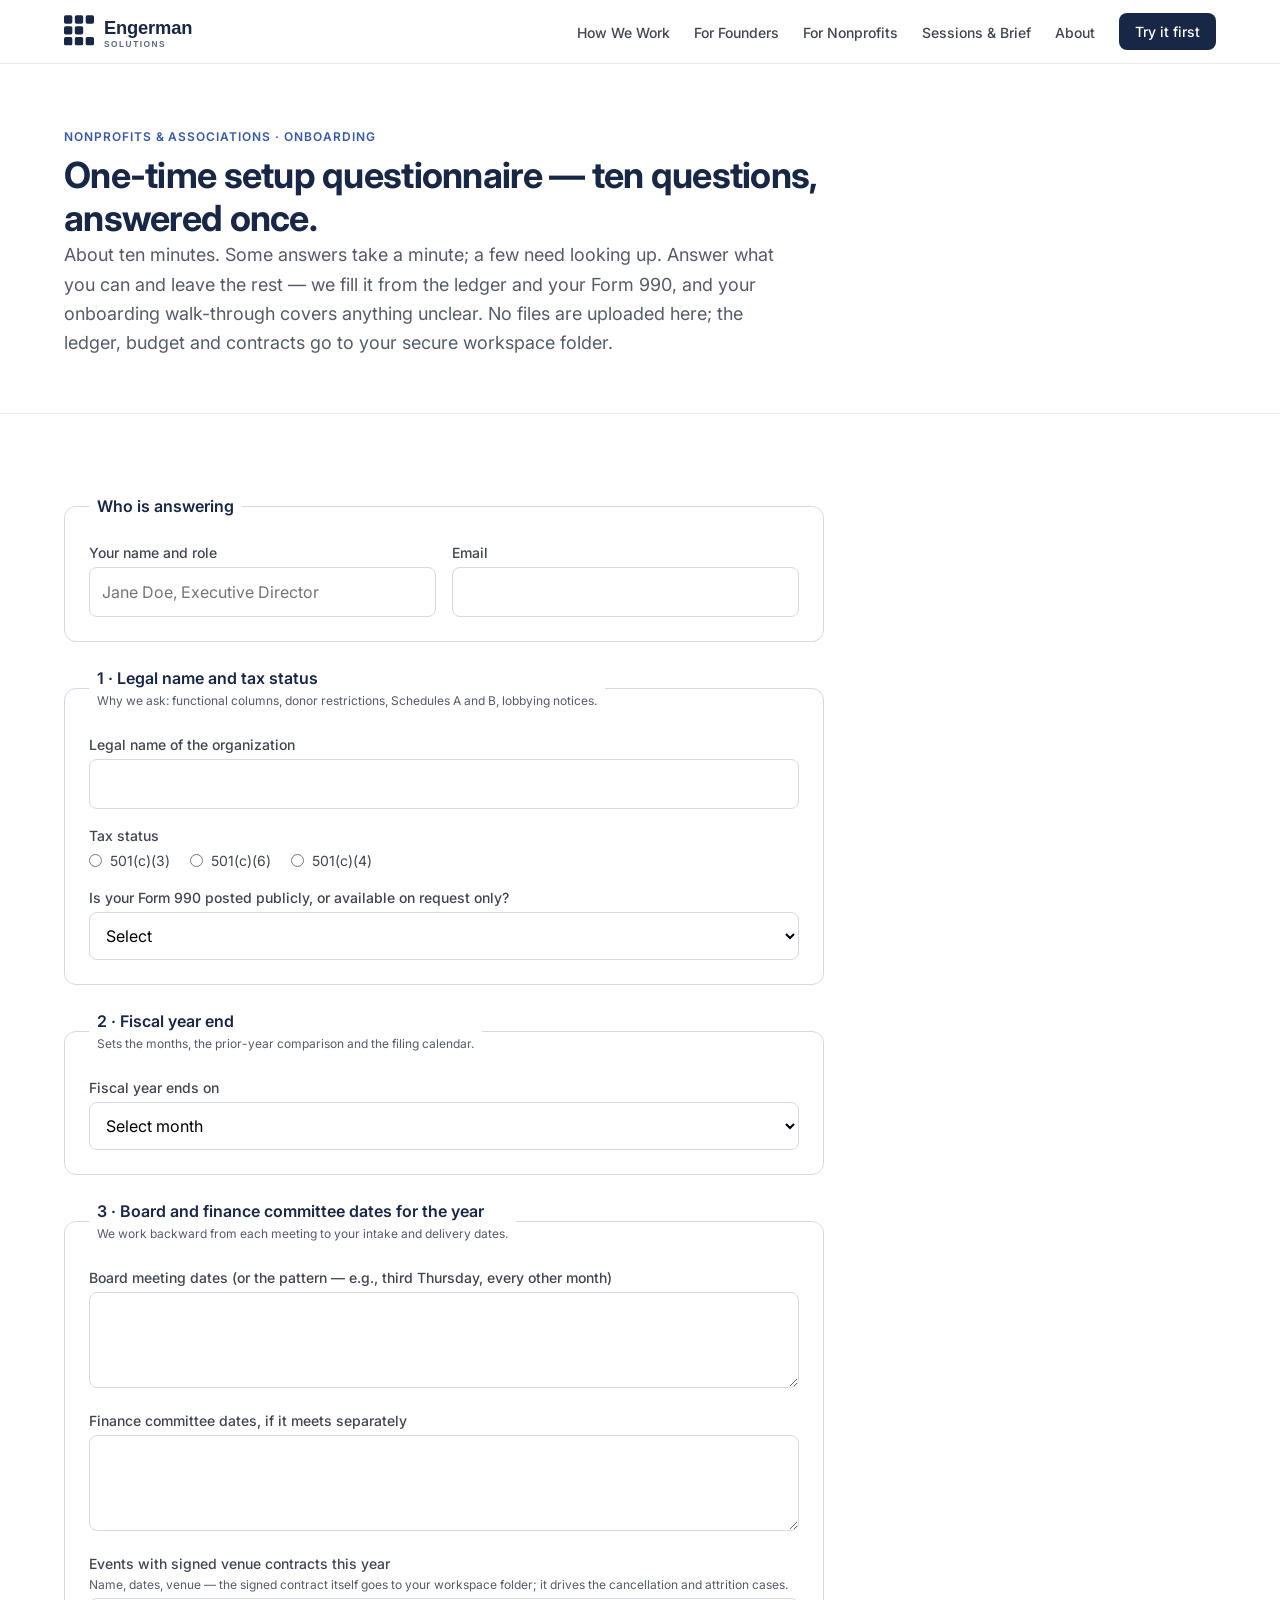
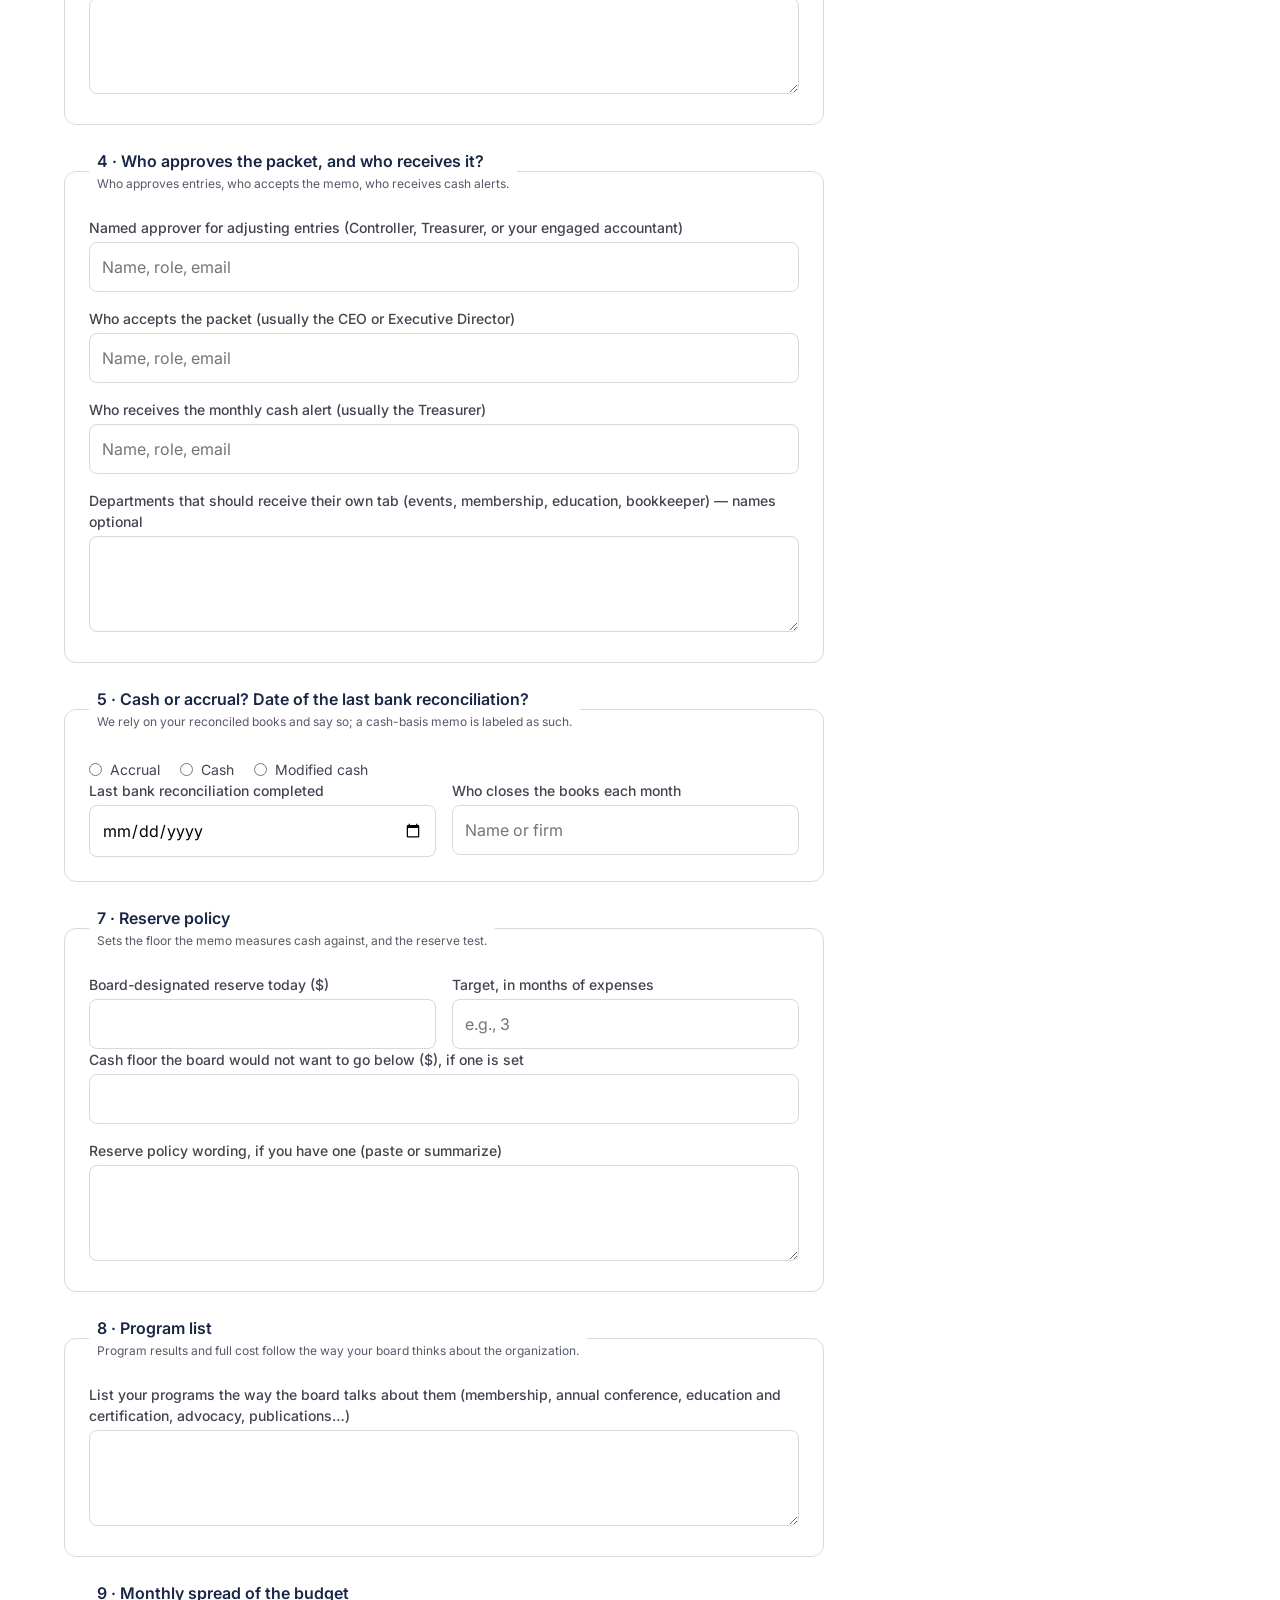
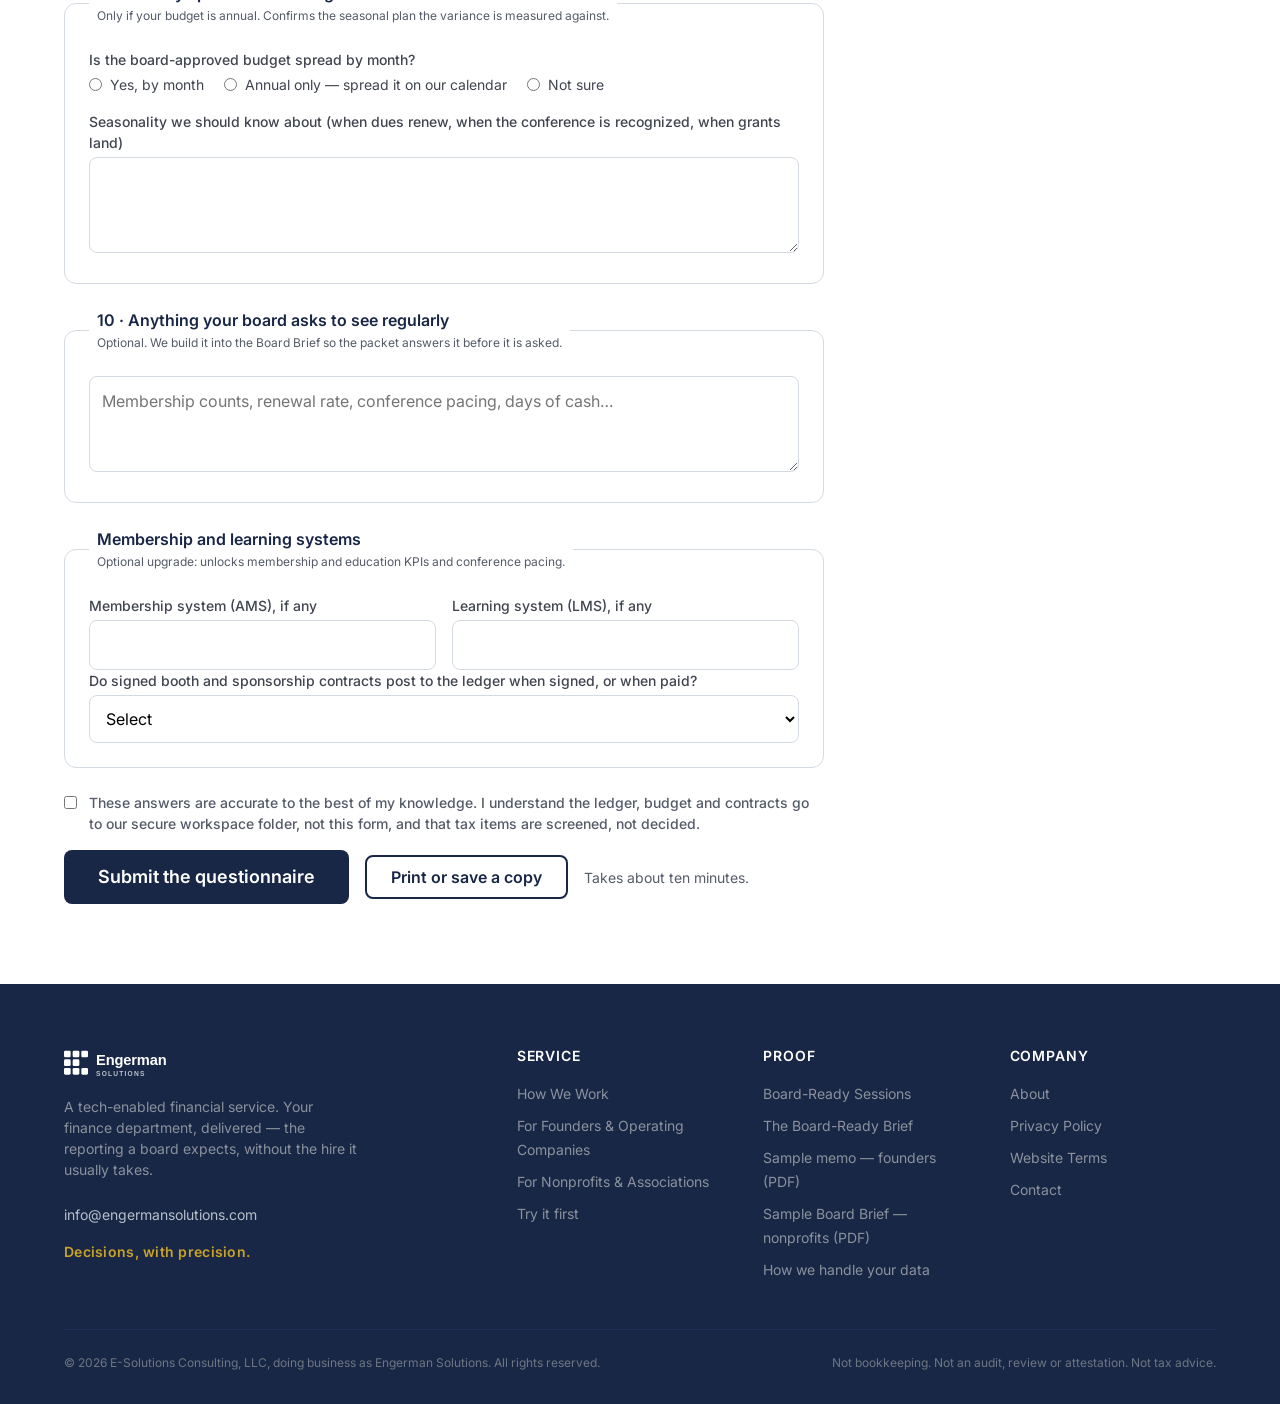
==== commit 17b8319a: "Footer: list both samples, each labeled for its reader (setup questionnaire)" ====
--- a/website/forms/setup-questionnaire.html
+++ b/website/forms/setup-questionnaire.html
@@ -184,7 +184,8 @@
           <ul>
             <li><a href="../pages/sessions.html">Board-Ready Sessions</a></li>
             <li><a href="../pages/sessions.html#brief">The Board-Ready Brief</a></li>
-            <li><a href="../downloads/Engerman_Solutions_Sample_Board_Brief_Nonprofit.pdf">Sample Board Brief (PDF)</a></li>
+            <li><a href="../downloads/Engerman_Solutions_Sample_Variance_Memo_Founders.pdf">Sample memo &mdash; founders (PDF)</a></li>
+            <li><a href="../downloads/Engerman_Solutions_Sample_Board_Brief_Nonprofit.pdf">Sample Board Brief &mdash; nonprofits (PDF)</a></li>
             <li><a href="../pages/how-we-work.html#data">How we handle your data</a></li>
           </ul>
         </div>
--- a/website/css/remaster.css
+++ b/website/css/remaster.css
@@ -66,5 +66,30 @@
 .legal h2 { font-size: var(--text-xl); margin: var(--space-8) 0 var(--space-3); }
 .legal p, .legal li { color: var(--color-gray-700); }
 .legal ul { padding-left: var(--space-6); margin-bottom: var(--space-4); }
+/* Founders pricing: four tiers + what-you-get table */
+.pricing-grid--founders .pricing-card--featured::before { content: 'Recommended'; }
+.pricing-grid--founders .pricing-card__amount { font-size: var(--text-2xl); }
+.pricing-grid--founders .pricing-card__features li { font-size: var(--text-sm); }
+.cmp-wrap { overflow-x: auto; }
+.cmp { width: 100%; border-collapse: collapse; font-size: var(--text-sm); }
+.cmp th, .cmp td { padding: var(--space-3) var(--space-4); border-bottom: 1px solid var(--color-gray-200); text-align: center; vertical-align: top; }
+.cmp th:first-child, .cmp td:first-child { text-align: left; }
+.cmp th { font-weight: var(--weight-semibold); color: var(--color-navy-800); background: var(--color-gray-50); }
+.cmp th.cmp__featured { background: var(--color-blue-50); color: var(--color-blue-700); }
+.cmp td:first-child { font-weight: var(--weight-medium); color: var(--color-navy-800); }
+.cmp .ok { color: var(--color-green-600); font-weight: var(--weight-bold); }
+.cmp .no { color: var(--color-gray-400); }
+.lane-switch { display:flex; gap: var(--space-2); margin-top: var(--space-6); flex-wrap: wrap; }
+.lane-tab { font: inherit; font-size: var(--text-sm); font-weight: var(--weight-semibold); padding: var(--space-3) var(--space-5); border: 1px solid var(--color-border); border-radius: var(--radius-full); background: var(--color-white); color: var(--color-navy-800); cursor: pointer; }
+.lane-tab[aria-selected="true"] { background: var(--color-navy-800); color: var(--color-white); border-color: var(--color-navy-800); }
+.lane-tab:focus-visible { outline: 2px solid var(--color-blue-500); outline-offset: 2px; }
 @media (max-width: 1024px) { .kv { grid-template-columns: repeat(2,1fr);} .steps { grid-template-columns: repeat(2,1fr);} }
 @media (max-width: 768px) { .doors, .layers, .cadence, .two-col, .form .row { grid-template-columns: 1fr; } .kv, .steps { grid-template-columns: 1fr; } }
+
+/* Phone-width fixes from the Oct 6 preview pass */
+.hero__inner > * { min-width: 0; }
+@media (max-width: 480px) { .hero__ctas .btn--lg { white-space: normal; text-align: center; font-size: var(--text-base); padding-left: var(--space-4); padding-right: var(--space-4); } }
+@media (max-width: 768px) { .nav__links .nav__cta { padding: 12px 16px; margin-top: var(--space-2); text-align: center; } }
+/* Embedded Microsoft Forms: a viewport-height frame that scrolls inside itself, so the confirmation after Submit appears where the visitor is looking */
+.embed-form { display: block; border: 1px solid var(--color-border); width: 100%; max-width: 760px; height: 82vh; min-height: 600px; max-height: 1000px; border-radius: var(--radius-lg); background: var(--color-white); }
+@media (max-width: 480px) { .embed-form { height: 78vh; min-height: 520px; } }
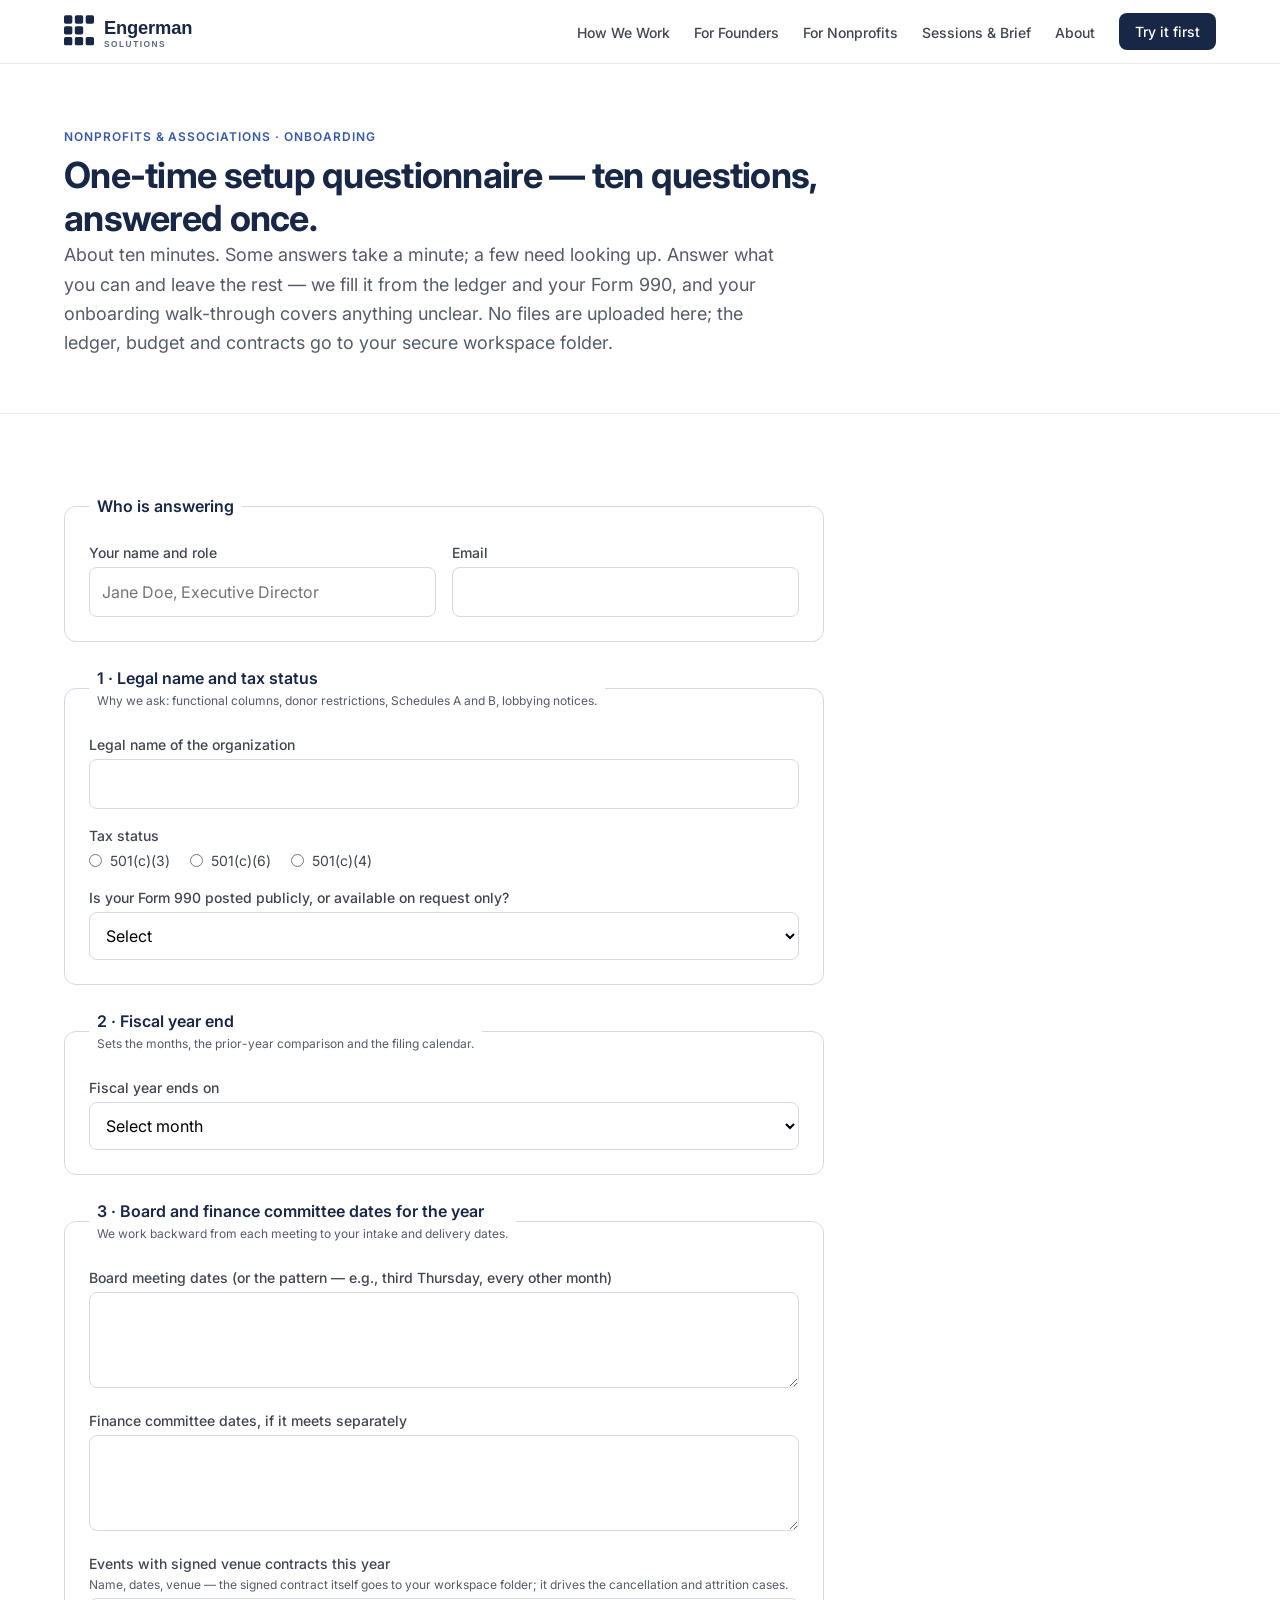
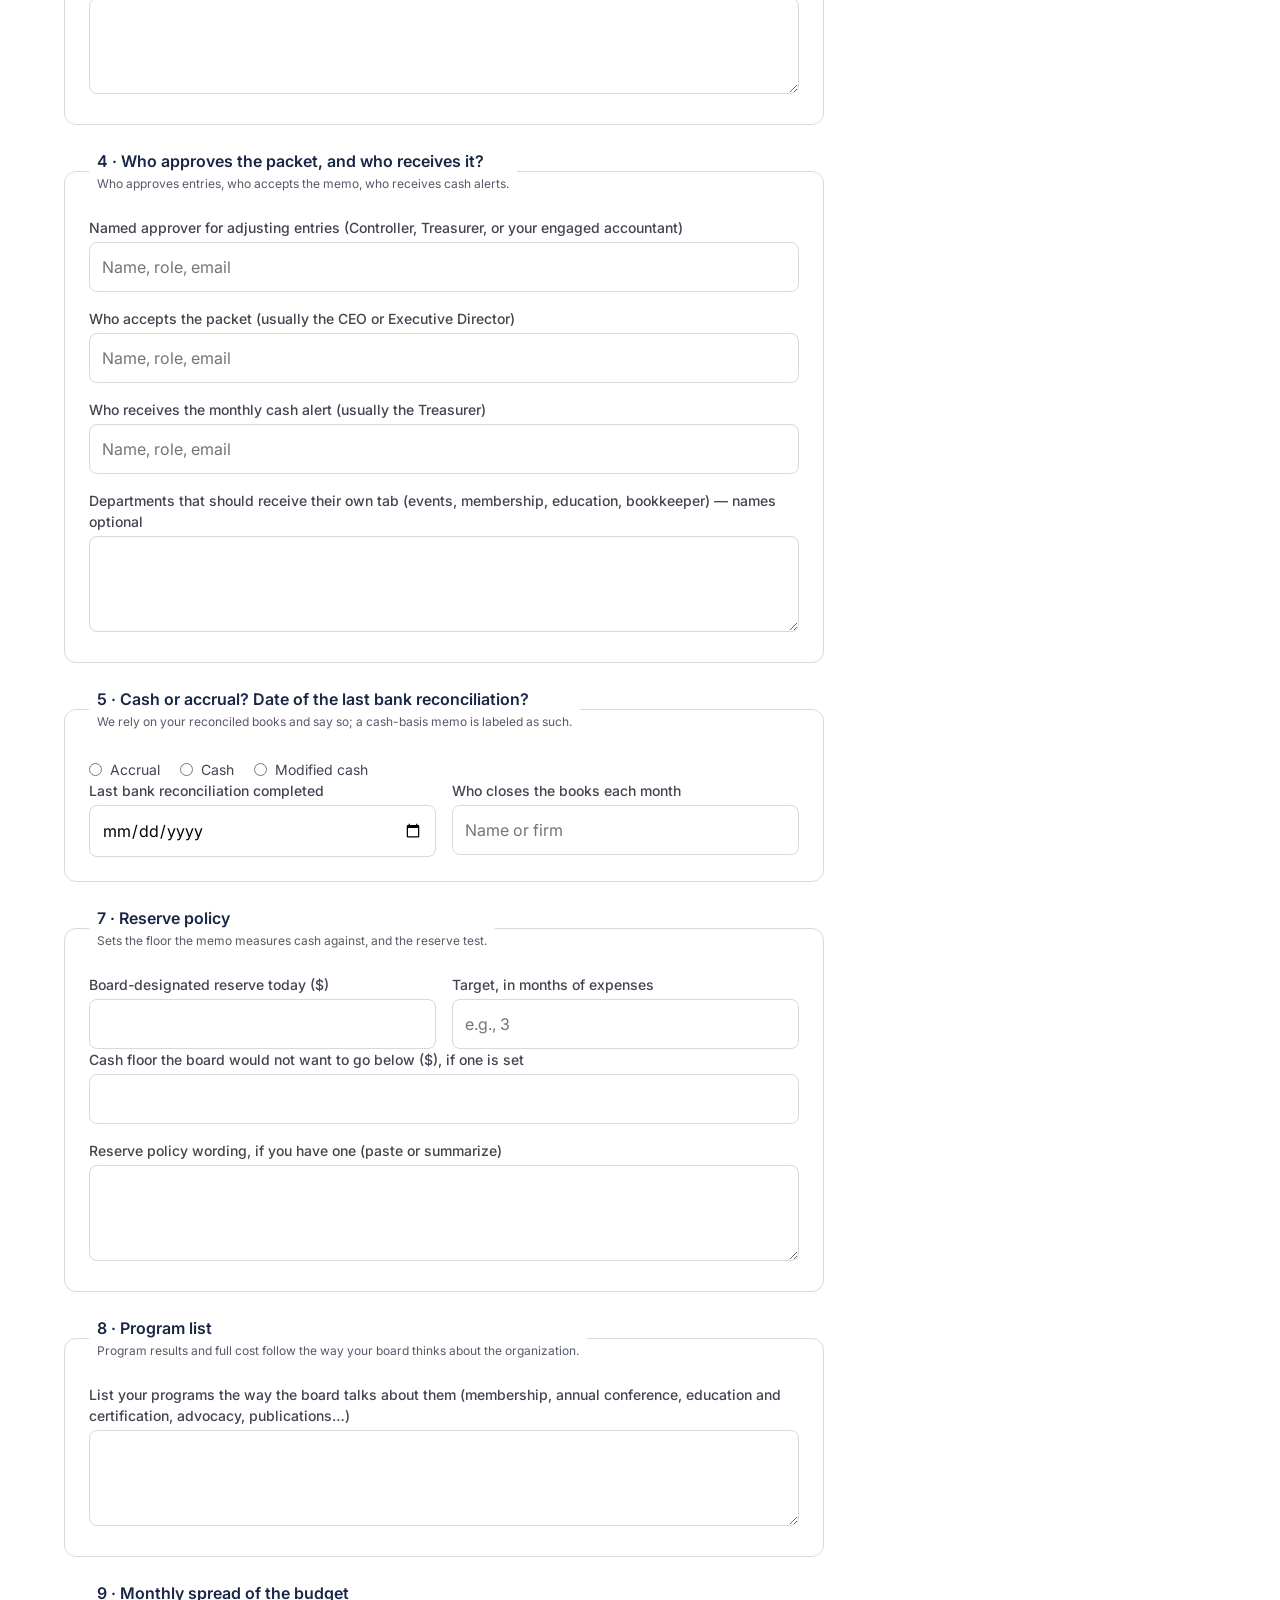
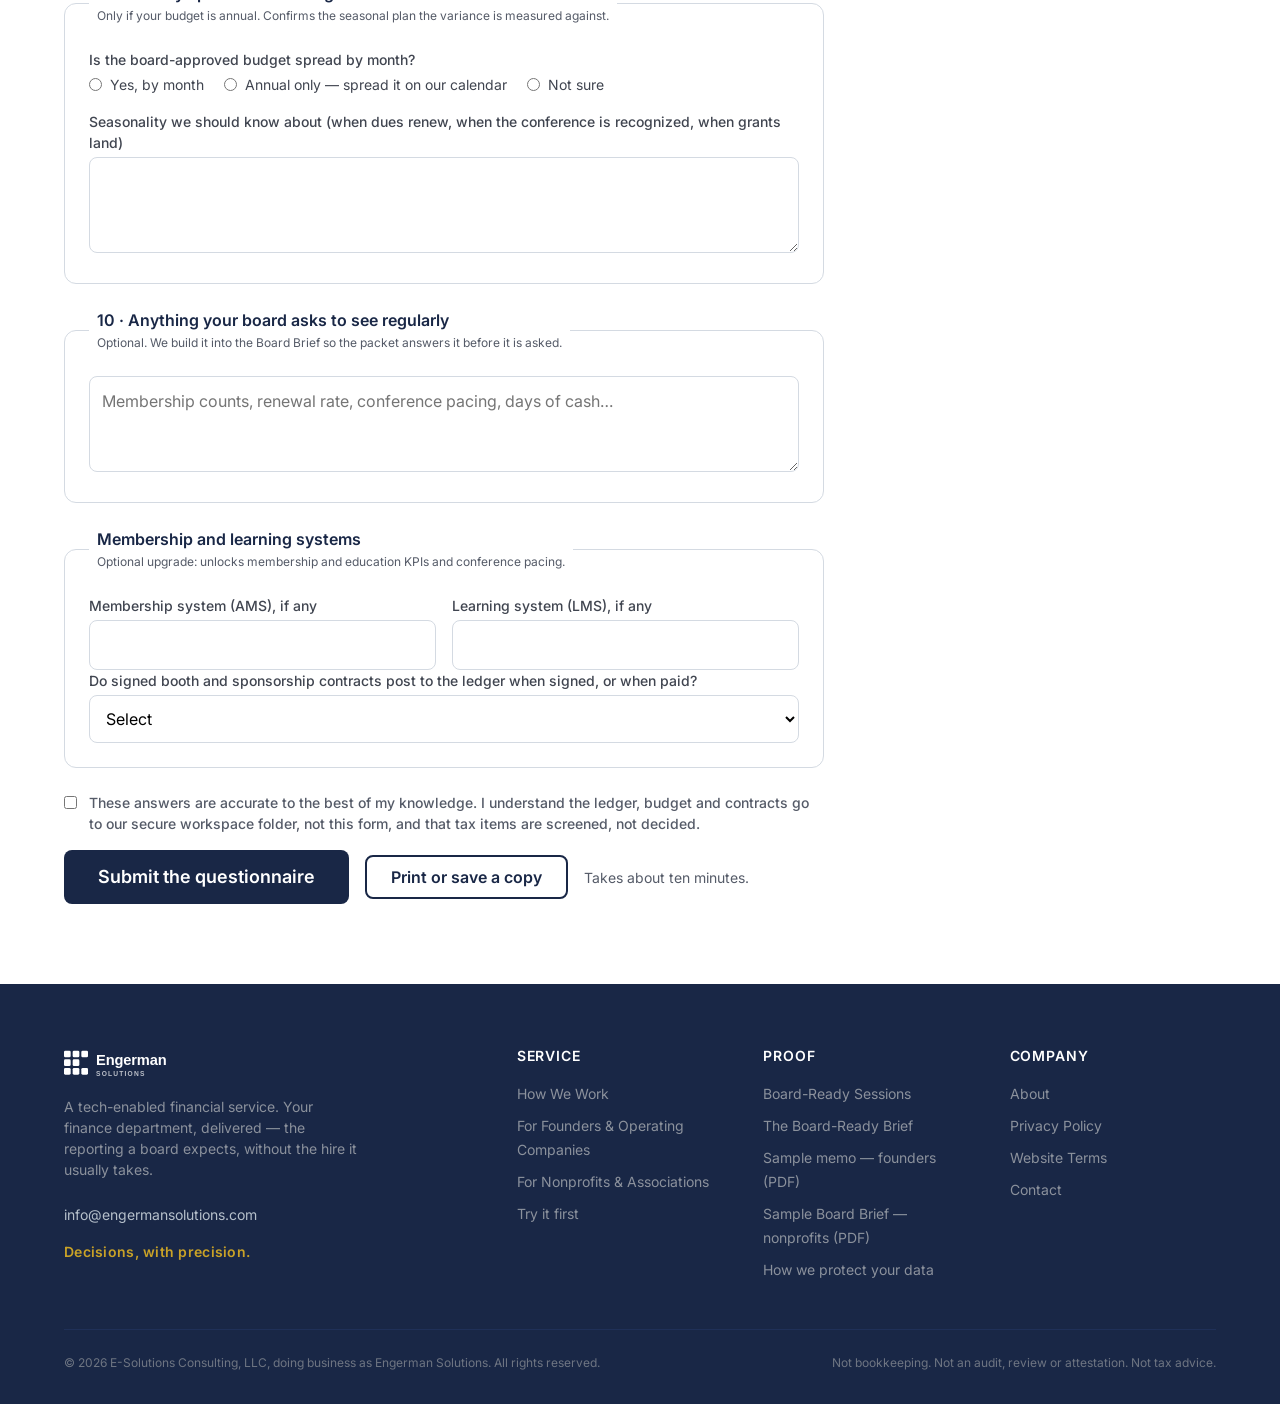
==== commit 51be084d: "Footer label on every page: "How we protect your data" Co-Authored-By: Claude Fable 5.1 <noreply@ant" ====
--- a/website/forms/setup-questionnaire.html
+++ b/website/forms/setup-questionnaire.html
@@ -186,7 +186,7 @@
             <li><a href="../pages/sessions.html#brief">The Board-Ready Brief</a></li>
             <li><a href="../downloads/Engerman_Solutions_Sample_Variance_Memo_Founders.pdf">Sample memo &mdash; founders (PDF)</a></li>
             <li><a href="../downloads/Engerman_Solutions_Sample_Board_Brief_Nonprofit.pdf">Sample Board Brief &mdash; nonprofits (PDF)</a></li>
-            <li><a href="../pages/how-we-work.html#data">How we handle your data</a></li>
+            <li><a href="../pages/how-we-work.html#data">How we protect your data</a></li>
           </ul>
         </div>
         <div class="footer__col">
--- a/website/css/remaster.css
+++ b/website/css/remaster.css
@@ -93,3 +93,37 @@
 /* Embedded Microsoft Forms: a viewport-height frame that scrolls inside itself, so the confirmation after Submit appears where the visitor is looking */
 .embed-form { display: block; border: 1px solid var(--color-border); width: 100%; max-width: 760px; height: 82vh; min-height: 600px; max-height: 1000px; border-radius: var(--radius-lg); background: var(--color-white); }
 @media (max-width: 480px) { .embed-form { height: 78vh; min-height: 520px; } }
+/* Sample memo page — mirrors the sample PDF's tables and status labels */
+.badge--red { background: var(--color-red-100); color: var(--color-red-600); }
+.memo-meta { display: grid; grid-template-columns: max-content 1fr max-content 1fr; gap: var(--space-2) var(--space-5); font-size: var(--text-sm); margin: 0 0 var(--space-6); }
+.memo-meta dt { font-weight: var(--weight-semibold); color: var(--color-navy-800); }
+.memo-meta dd { margin: 0; color: var(--color-text-secondary); }
+.memo-driver { margin-bottom: var(--space-5); }
+.memo-driver .eyebrow { color: var(--color-navy-800); letter-spacing: .04em; text-transform: none; font-size: var(--text-sm); }
+.memo-driver ul { margin: 0; }
+.memo-table { min-width: 560px; }
+.table .num { text-align: right; font-variant-numeric: tabular-nums; white-space: nowrap; }
+.memo-source { font-size: var(--text-xs); color: var(--color-text-secondary); font-style: italic; margin-top: var(--space-3); }
+@media (max-width: 768px) { .memo-meta { grid-template-columns: max-content 1fr; } }
+/* Homepage — one example per lane */
+.text-red { color: var(--color-red-600); font-weight: var(--weight-semibold); }
+.hero-duo { display: grid; grid-template-columns: 1fr 1fr; gap: var(--space-4); align-items: stretch; }
+.hero-duo .memo-preview { display: flex; flex-direction: column; }
+.hero-duo .memo-preview__body { flex: 1; }
+.hero-duo__timeline { grid-column: 1 / -1; }
+.hero-duo__timeline .memo-preview__timeline { border-top: none; justify-content: space-between; }
+.memo-preview__lane { font-size: 10px; font-weight: var(--weight-semibold); letter-spacing: .08em; text-transform: uppercase; color: var(--color-blue-600); margin-bottom: var(--space-2); }
+.memo-preview__row--3 { grid-template-columns: 1.7fr 1.1fr 1fr; }
+.memo-preview__row span:not(:first-child) { text-align: right; font-variant-numeric: tabular-nums; white-space: nowrap; }
+.memo-preview__row--header span:not(:first-child) { text-align: right; }
+.door__sample { font-size: var(--text-sm); margin: 0; }
+.packet { display: flex; flex-direction: column; padding: var(--space-8); min-width: 0; }
+.packet .btn { white-space: normal; text-align: center; }
+.packet h3 { font-size: var(--text-xl); margin-bottom: var(--space-4); }
+.packet__row { padding: var(--space-3) 0; border-top: 1px solid var(--color-border-light); }
+.packet__row:first-of-type { border-top: none; padding-top: 0; }
+.packet__row .eyebrow { margin-bottom: 2px; }
+.packet__row h4 { font-size: var(--text-base); margin-bottom: var(--space-1); }
+.packet__row p { font-size: var(--text-sm); color: var(--color-text-secondary); margin: 0; }
+.packet .btn { align-self: flex-start; margin-top: var(--space-5); }
+@media (max-width: 640px) { .hero-duo { grid-template-columns: 1fr; } }
